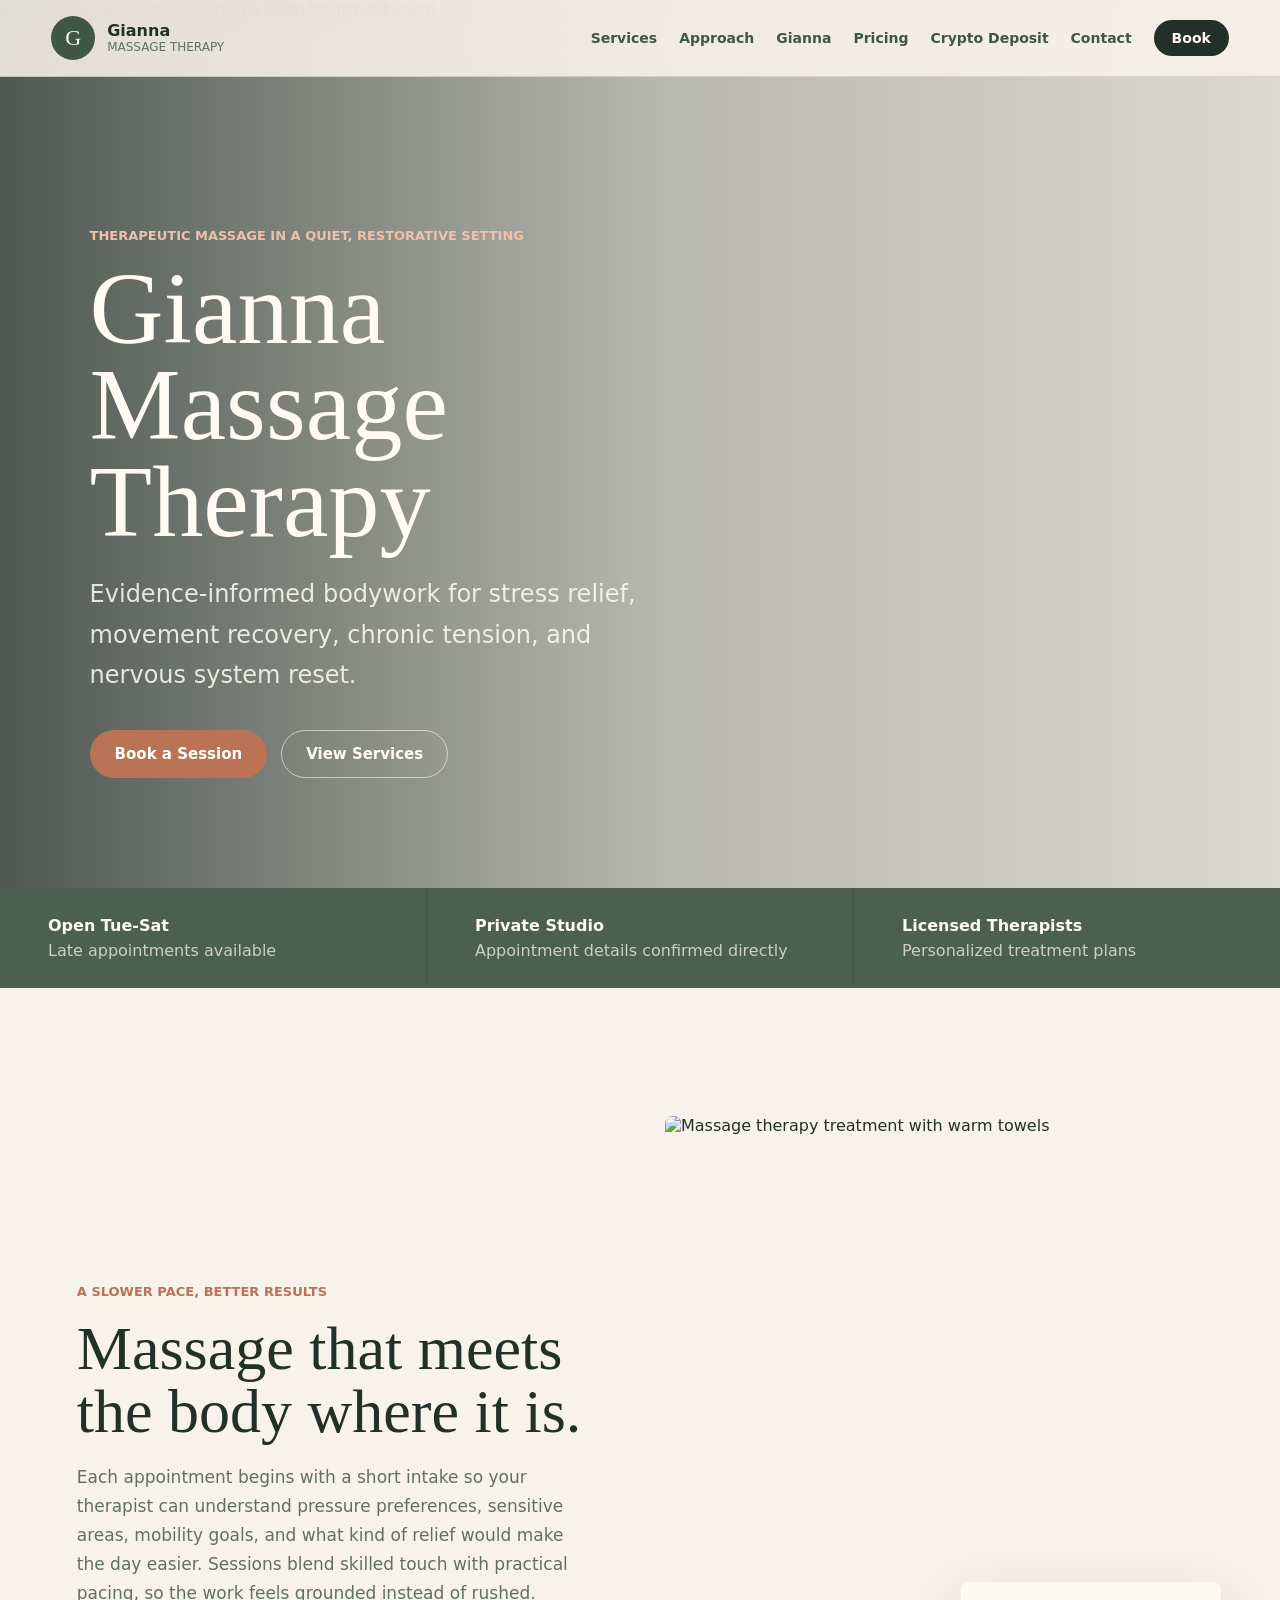
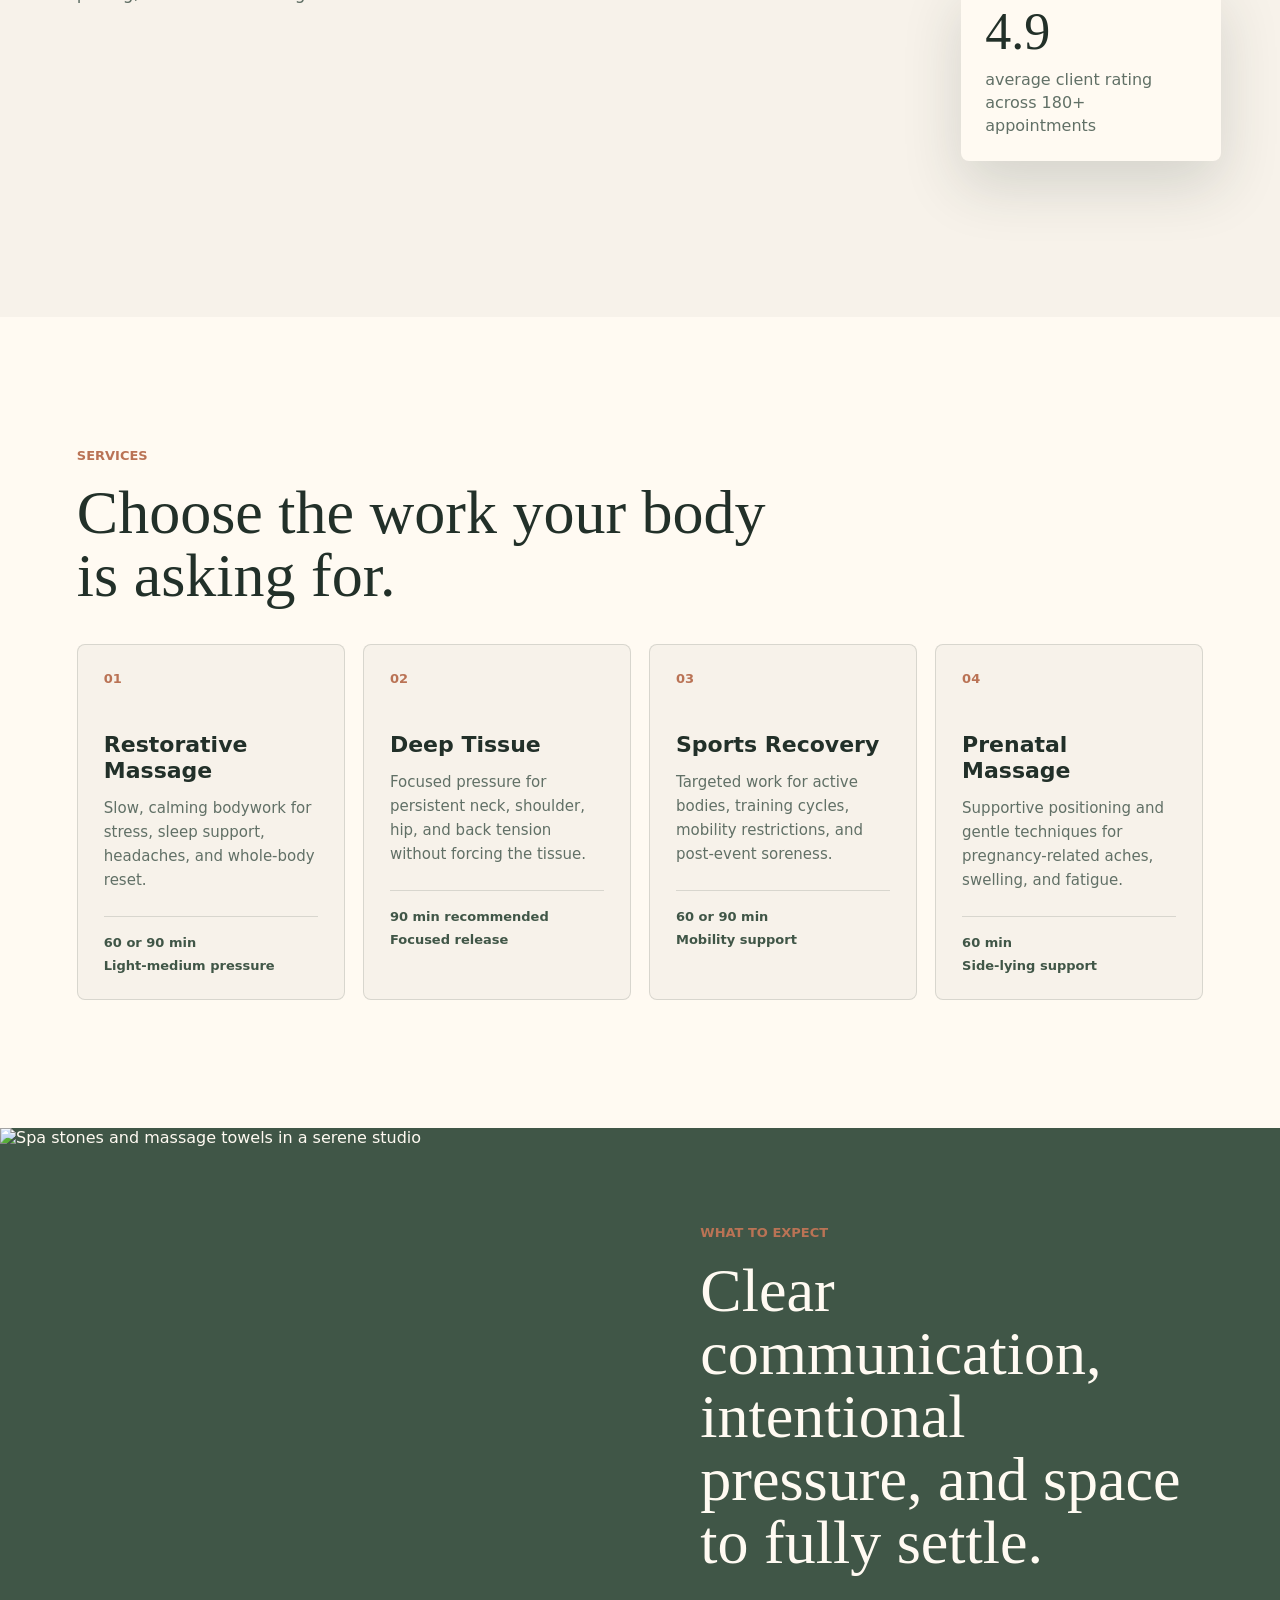
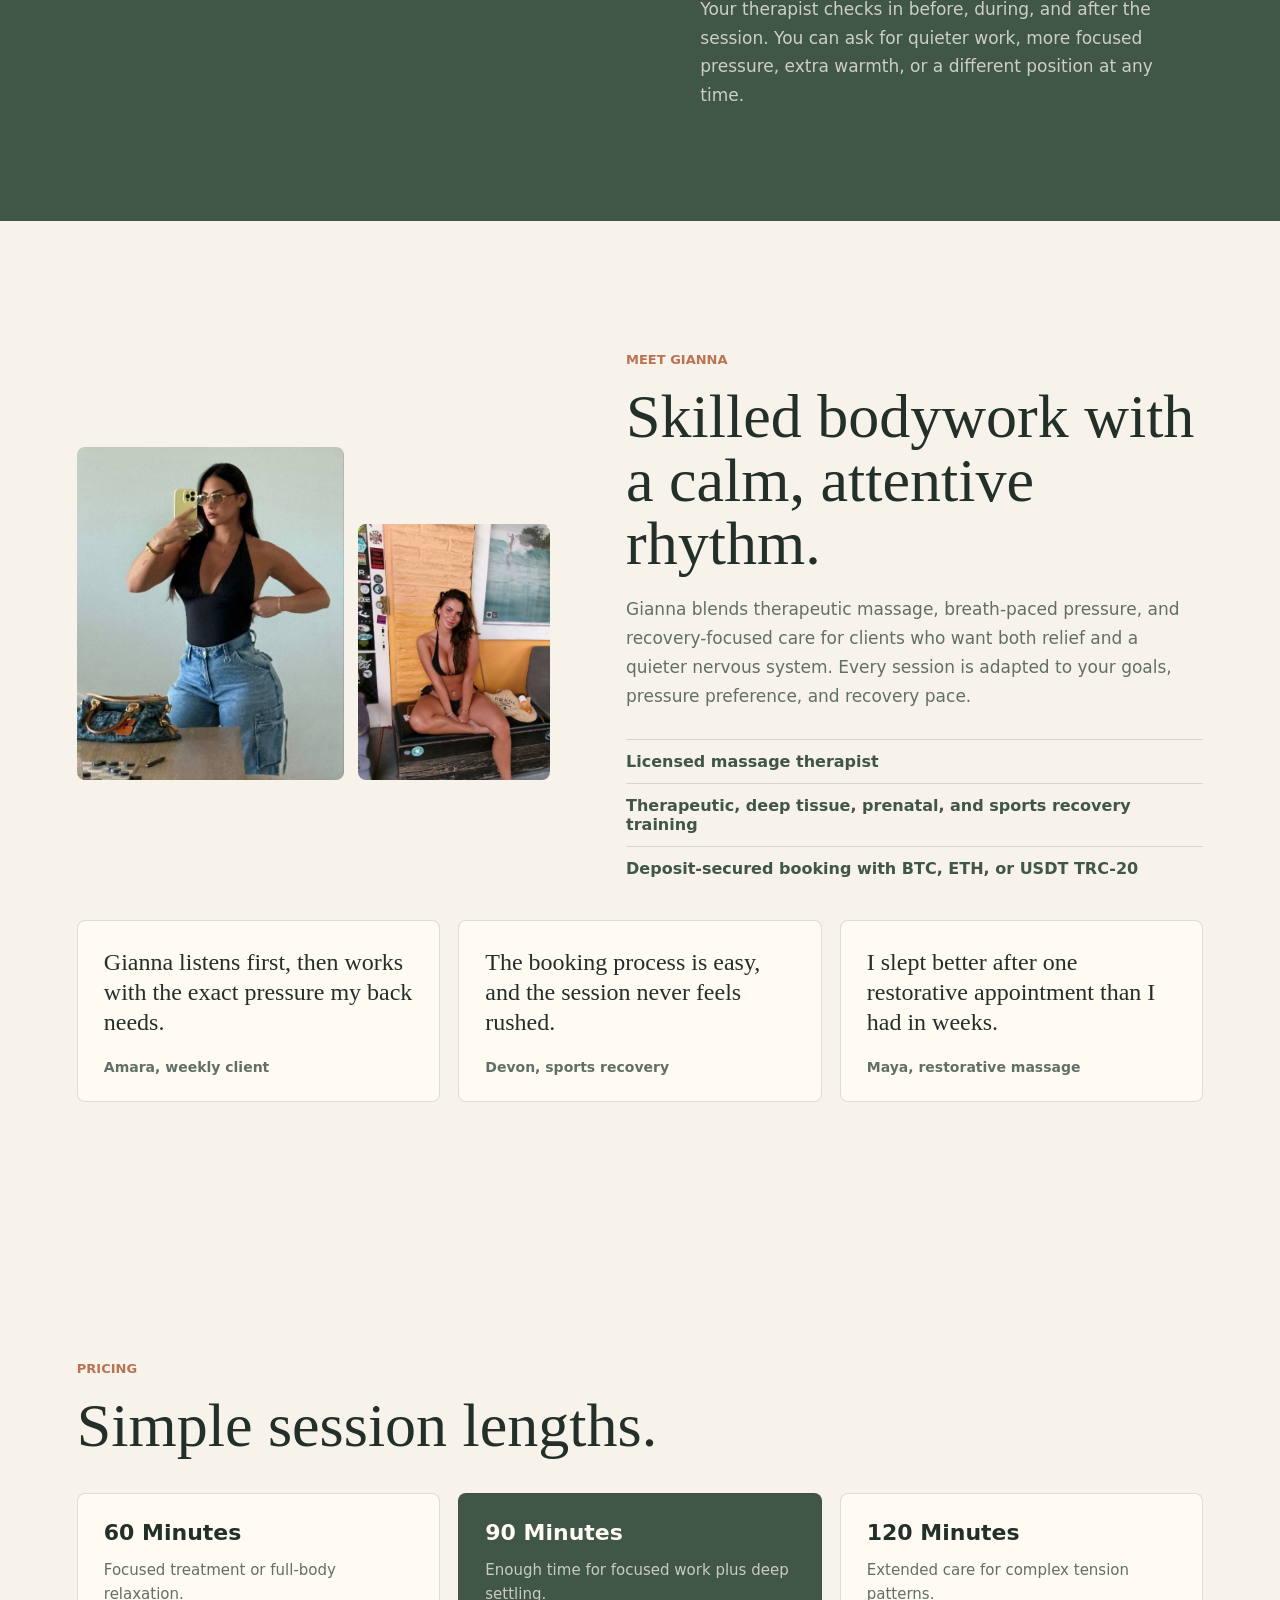
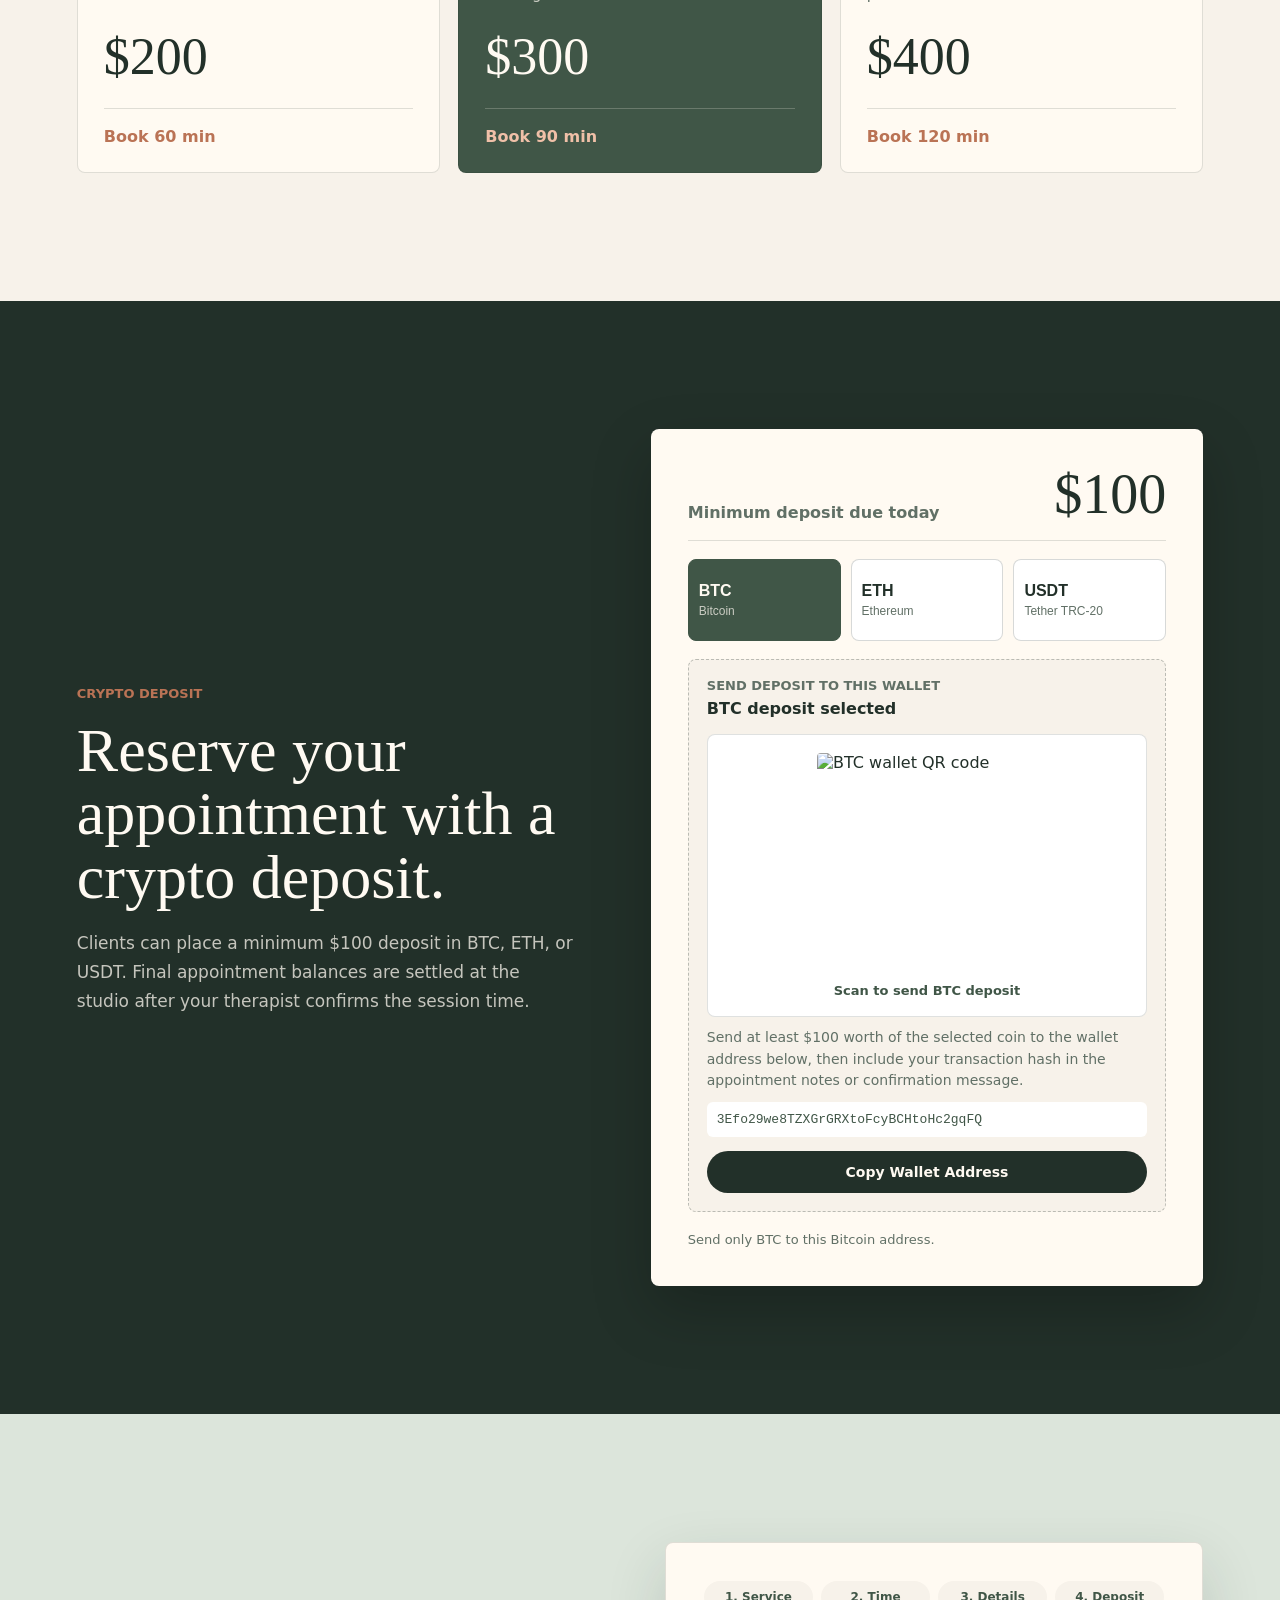
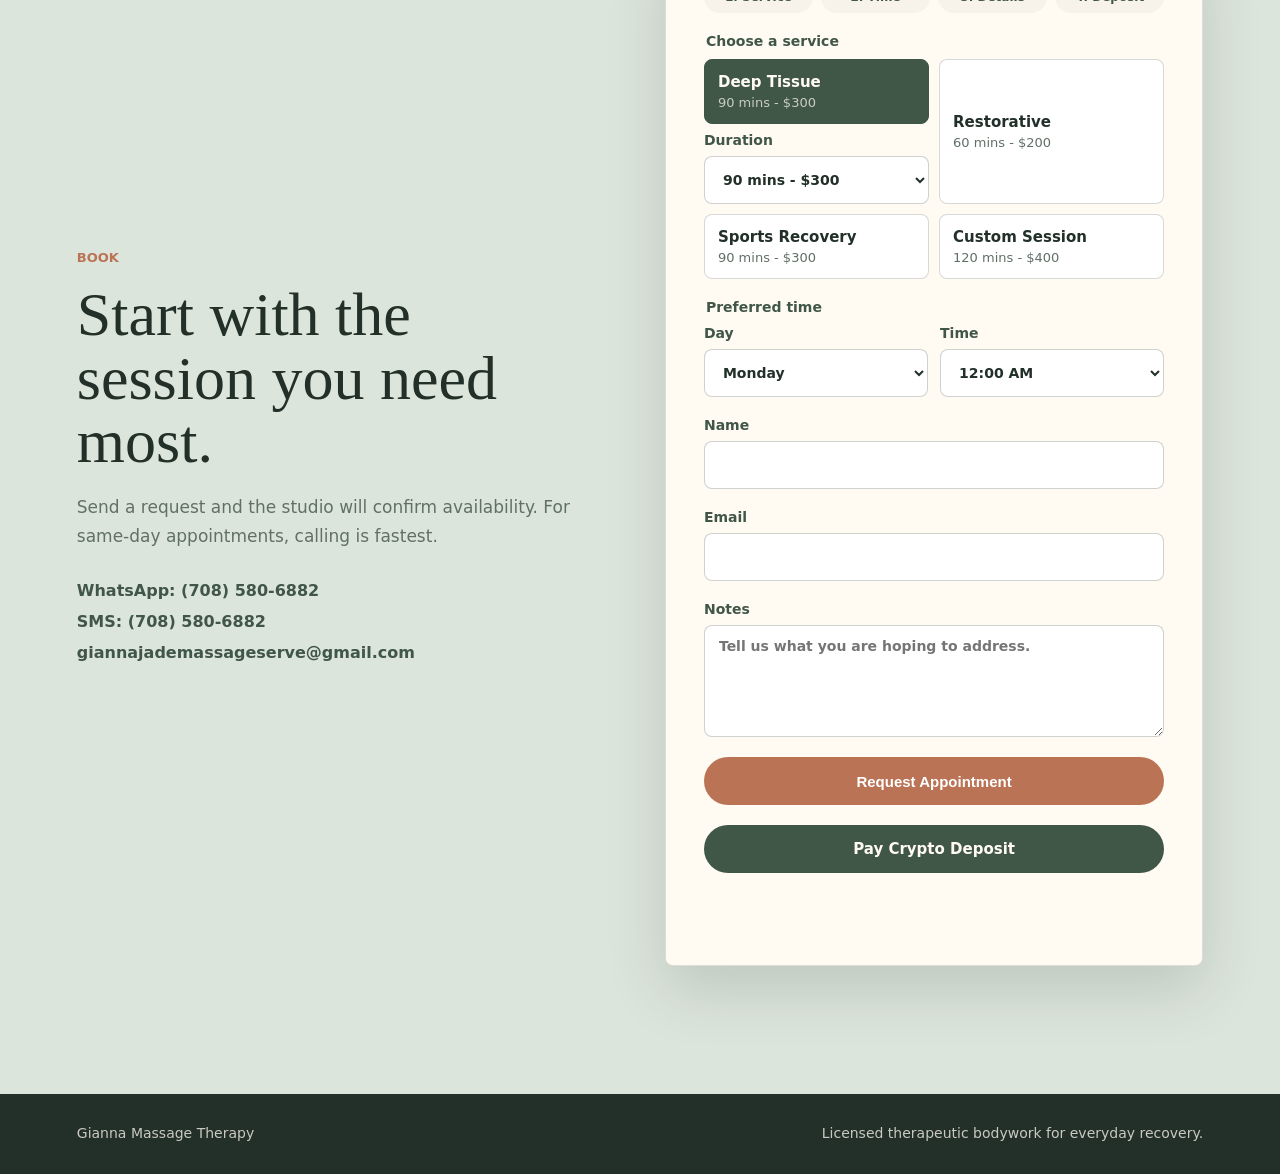
==== index.html @ b345694f "Update booking scheduler" ====
<!doctype html>
<html lang="en">
  <head>
    <meta charset="utf-8" />
    <meta name="viewport" content="width=device-width, initial-scale=1" />
    <title>Gianna Massage Therapy</title>
    <meta
      name="description"
      content="A calm, professional massage therapy website for therapeutic bodywork, deep tissue, prenatal, and restorative massage appointments."
    />
    <link rel="preconnect" href="https://images.unsplash.com" />
    <link rel="stylesheet" href="styles.css" />
  </head>
  <body>
    <header class="site-header" data-header>
      <a class="brand" href="#top" aria-label="Gianna Massage Therapy home">
        <span class="brand-mark">G</span>
        <span>
          <strong>Gianna</strong>
          <small>Massage Therapy</small>
        </span>
      </a>
      <button class="nav-toggle" type="button" aria-label="Open menu" aria-expanded="false" data-nav-toggle>
        <span></span>
        <span></span>
      </button>
      <nav class="site-nav" data-nav>
        <a href="#services">Services</a>
        <a href="#approach">Approach</a>
        <a href="#profile">Gianna</a>
        <a href="#pricing">Pricing</a>
        <a href="#crypto-deposit">Crypto Deposit</a>
        <a href="#contact">Contact</a>
        <a class="nav-cta" href="#book">Book</a>
      </nav>
    </header>

    <main id="top">
      <section class="hero" aria-labelledby="hero-title">
        <img
          class="hero-image"
          src="https://images.unsplash.com/photo-1544161515-4ab6ce6db874?auto=format&fit=crop&w=2200&q=82"
          alt="Massage therapist preparing a calm treatment room"
        />
        <div class="hero-overlay"></div>
        <div class="hero-content">
          <p class="eyebrow">Therapeutic massage in a quiet, restorative setting</p>
          <h1 id="hero-title">Gianna Massage Therapy</h1>
          <p class="hero-copy">
            Evidence-informed bodywork for stress relief, movement recovery, chronic tension, and nervous system reset.
          </p>
          <div class="hero-actions">
            <a class="button primary" href="#book">Book a Session</a>
            <a class="button secondary" href="#services">View Services</a>
          </div>
        </div>
      </section>

      <section class="quick-info" aria-label="Practice highlights">
        <div>
          <strong>Open Tue-Sat</strong>
          <span>Late appointments available</span>
        </div>
        <div>
          <strong>Private Studio</strong>
          <span>Appointment details confirmed directly</span>
        </div>
        <div>
          <strong>Licensed Therapists</strong>
          <span>Personalized treatment plans</span>
        </div>
      </section>

      <section class="section intro" id="approach">
        <div class="section-text">
          <p class="eyebrow">A slower pace, better results</p>
          <h2>Massage that meets the body where it is.</h2>
          <p>
            Each appointment begins with a short intake so your therapist can understand pressure preferences, sensitive areas,
            mobility goals, and what kind of relief would make the day easier. Sessions blend skilled touch with practical pacing,
            so the work feels grounded instead of rushed.
          </p>
        </div>
        <div class="photo-stack">
          <img
            src="https://images.unsplash.com/photo-1515377905703-c4788e51af15?auto=format&fit=crop&w=1200&q=82"
            alt="Massage therapy treatment with warm towels"
          />
          <div class="stat-panel">
            <strong>4.9</strong>
            <span>average client rating across 180+ appointments</span>
          </div>
        </div>
      </section>

      <section class="section services" id="services">
        <div class="section-heading">
          <p class="eyebrow">Services</p>
          <h2>Choose the work your body is asking for.</h2>
        </div>
        <div class="service-grid">
          <article class="service-card">
            <span class="service-icon">01</span>
            <h3>Restorative Massage</h3>
            <p>Slow, calming bodywork for stress, sleep support, headaches, and whole-body reset.</p>
            <div class="service-meta">
              <span>60 or 90 min</span>
              <span>Light-medium pressure</span>
            </div>
          </article>
          <article class="service-card">
            <span class="service-icon">02</span>
            <h3>Deep Tissue</h3>
            <p>Focused pressure for persistent neck, shoulder, hip, and back tension without forcing the tissue.</p>
            <div class="service-meta">
              <span>90 min recommended</span>
              <span>Focused release</span>
            </div>
          </article>
          <article class="service-card">
            <span class="service-icon">03</span>
            <h3>Sports Recovery</h3>
            <p>Targeted work for active bodies, training cycles, mobility restrictions, and post-event soreness.</p>
            <div class="service-meta">
              <span>60 or 90 min</span>
              <span>Mobility support</span>
            </div>
          </article>
          <article class="service-card">
            <span class="service-icon">04</span>
            <h3>Prenatal Massage</h3>
            <p>Supportive positioning and gentle techniques for pregnancy-related aches, swelling, and fatigue.</p>
            <div class="service-meta">
              <span>60 min</span>
              <span>Side-lying support</span>
            </div>
          </article>
        </div>
      </section>

      <section class="feature-band">
        <img
          src="https://images.unsplash.com/photo-1600334089648-b0d9d3028eb2?auto=format&fit=crop&w=1800&q=82"
          alt="Spa stones and massage towels in a serene studio"
        />
        <div>
          <p class="eyebrow">What to expect</p>
          <h2>Clear communication, intentional pressure, and space to fully settle.</h2>
          <p>
            Your therapist checks in before, during, and after the session. You can ask for quieter work, more focused pressure,
            extra warmth, or a different position at any time.
          </p>
        </div>
      </section>

      <section class="section profile-section" id="profile">
        <div class="profile-card">
          <div class="profile-photo-grid">
            <img class="profile-photo main-photo" src="assets/gianna-profile-2.png" alt="Gianna portrait" />
            <img class="profile-photo" src="assets/gianna-profile.png" alt="Gianna lifestyle portrait" />
          </div>
          <div>
            <p class="eyebrow">Meet Gianna</p>
            <h2>Skilled bodywork with a calm, attentive rhythm.</h2>
            <p>
              Gianna blends therapeutic massage, breath-paced pressure, and recovery-focused care for clients who want both
              relief and a quieter nervous system. Every session is adapted to your goals, pressure preference, and recovery pace.
            </p>
            <ul class="credential-list">
              <li>Licensed massage therapist</li>
              <li>Therapeutic, deep tissue, prenatal, and sports recovery training</li>
              <li>Deposit-secured booking with BTC, ETH, or USDT TRC-20</li>
            </ul>
          </div>
        </div>
        <div class="testimonial-grid" aria-label="Client testimonials">
          <figure>
            <blockquote>Gianna listens first, then works with the exact pressure my back needs.</blockquote>
            <figcaption>Amara, weekly client</figcaption>
          </figure>
          <figure>
            <blockquote>The booking process is easy, and the session never feels rushed.</blockquote>
            <figcaption>Devon, sports recovery</figcaption>
          </figure>
          <figure>
            <blockquote>I slept better after one restorative appointment than I had in weeks.</blockquote>
            <figcaption>Maya, restorative massage</figcaption>
          </figure>
        </div>
      </section>

      <section class="section pricing" id="pricing">
        <div class="section-heading">
          <p class="eyebrow">Pricing</p>
          <h2>Simple session lengths.</h2>
        </div>
        <div class="pricing-grid">
          <article class="price-card">
            <h3>60 Minutes</h3>
            <p>Focused treatment or full-body relaxation.</p>
            <strong>$200</strong>
            <a href="#book">Book 60 min</a>
          </article>
          <article class="price-card featured">
            <h3>90 Minutes</h3>
            <p>Enough time for focused work plus deep settling.</p>
            <strong>$300</strong>
            <a href="#book">Book 90 min</a>
          </article>
          <article class="price-card">
            <h3>120 Minutes</h3>
            <p>Extended care for complex tension patterns.</p>
            <strong>$400</strong>
            <a href="#book">Book 120 min</a>
          </article>
        </div>
      </section>

      <section class="section crypto-section" id="crypto-deposit">
        <div class="crypto-copy">
          <p class="eyebrow">Crypto deposit</p>
          <h2>Reserve your appointment with a crypto deposit.</h2>
          <p>
            Clients can place a minimum $100 deposit in BTC, ETH, or USDT. Final appointment balances are settled at the studio
            after your therapist confirms the session time.
          </p>
        </div>
        <div class="crypto-panel">
          <div class="deposit-summary">
            <span>Minimum deposit due today</span>
            <strong>$100</strong>
          </div>
          <div class="coin-grid" aria-label="Accepted cryptocurrency options">
            <button class="coin-option is-selected" type="button" data-coin="BTC">
              <span>BTC</span>
              <small>Bitcoin</small>
            </button>
            <button class="coin-option" type="button" data-coin="ETH">
              <span>ETH</span>
              <small>Ethereum</small>
            </button>
            <button class="coin-option" type="button" data-coin="USDT">
              <span>USDT</span>
              <small>Tether TRC-20</small>
            </button>
          </div>
          <div class="crypto-checkout is-visible" data-crypto-checkout>
            <span>Send deposit to this wallet</span>
            <strong data-crypto-selection>BTC deposit selected</strong>
            <div class="qr-wrap">
              <img
                data-qr-image
                src="https://api.qrserver.com/v1/create-qr-code/?size=220x220&margin=12&data=bitcoin%3A3Efo29we8TZXGrGRXtoFcyBCHtoHc2gqFQ"
                alt="BTC wallet QR code"
              />
              <small data-qr-caption>Scan to send BTC deposit</small>
            </div>
            <p>
              Send at least $100 worth of the selected coin to the wallet address below, then include your transaction hash in
              the appointment notes or confirmation message.
            </p>
            <code data-wallet-address>3Efo29we8TZXGrGRXtoFcyBCHtoHc2gqFQ</code>
            <button class="copy-wallet" type="button" data-copy-wallet>Copy Wallet Address</button>
          </div>
          <p class="wallet-note" data-network-warning>
            Send only the selected coin on the shown network. USDT deposits must be sent on TRC-20.
          </p>
        </div>
      </section>

      <section class="section book-section" id="book">
        <div class="book-copy">
          <p class="eyebrow">Book</p>
          <h2>Start with the session you need most.</h2>
          <p>
            Send a request and the studio will confirm availability. For same-day appointments, calling is fastest.
          </p>
          <div class="contact-strip" id="contact">
            <a href="https://wa.me/17085806882">WhatsApp: (708) 580-6882</a>
            <a href="sms:+17085806882">SMS: (708) 580-6882</a>
            <a href="mailto:giannajademassageserve@gmail.com">giannajademassageserve@gmail.com</a>
          </div>
        </div>
        <form class="booking-form guided-booking" data-booking-form>
          <div class="booking-progress" aria-label="Booking steps">
            <span>1. Service</span>
            <span>2. Time</span>
            <span>3. Details</span>
            <span>4. Deposit</span>
          </div>
          <fieldset>
            <legend>Choose a service</legend>
            <div class="booking-options">
              <article class="booking-choice-card is-selected" data-service-card>
                <button class="booking-choice is-selected" type="button" data-booking-service="Deep Tissue">
                  <strong>Deep Tissue</strong>
                  <span data-choice-summary>90 mins - $300</span>
                </button>
                <label class="duration-panel is-visible">
                  Duration
                  <select data-duration-select>
                    <option value="60">60 mins - $200</option>
                    <option value="90" selected>90 mins - $300</option>
                    <option value="120">120 mins - $400</option>
                  </select>
                </label>
              </article>
              <article class="booking-choice-card" data-service-card>
                <button class="booking-choice" type="button" data-booking-service="Restorative">
                  <strong>Restorative</strong>
                  <span data-choice-summary>60 mins - $200</span>
                </button>
                <label class="duration-panel">
                  Duration
                  <select data-duration-select>
                    <option value="60" selected>60 mins - $200</option>
                    <option value="90">90 mins - $300</option>
                    <option value="120">120 mins - $400</option>
                  </select>
                </label>
              </article>
              <article class="booking-choice-card" data-service-card>
                <button class="booking-choice" type="button" data-booking-service="Sports Recovery">
                  <strong>Sports Recovery</strong>
                  <span data-choice-summary>90 mins - $300</span>
                </button>
                <label class="duration-panel">
                  Duration
                  <select data-duration-select>
                    <option value="60">60 mins - $200</option>
                    <option value="90" selected>90 mins - $300</option>
                    <option value="120">120 mins - $400</option>
                  </select>
                </label>
              </article>
              <article class="booking-choice-card" data-service-card>
                <button class="booking-choice" type="button" data-booking-service="Custom Session">
                  <strong>Custom Session</strong>
                  <span data-choice-summary>120 mins - $400</span>
                </button>
                <label class="duration-panel">
                  Duration
                  <select data-duration-select>
                    <option value="60">60 mins - $200</option>
                    <option value="90">90 mins - $300</option>
                    <option value="120" selected>120 mins - $400</option>
                  </select>
                </label>
              </article>
            </div>
          </fieldset>
          <fieldset>
            <legend>Preferred time</legend>
            <div class="schedule-grid">
              <label>
                Day
                <select data-day-select>
                  <option value="Monday" selected>Monday</option>
                  <option value="Tuesday">Tuesday</option>
                  <option value="Wednesday">Wednesday</option>
                  <option value="Thursday">Thursday</option>
                  <option value="Friday">Friday</option>
                  <option value="Saturday">Saturday</option>
                </select>
              </label>
              <label>
                Time
                <select data-time-select></select>
              </label>
            </div>
          </fieldset>
          <label>
            Name
            <input name="name" autocomplete="name" required />
          </label>
          <label>
            Email
            <input type="email" name="email" autocomplete="email" required />
          </label>
          <label>
            Notes
            <textarea name="notes" rows="4" placeholder="Tell us what you are hoping to address."></textarea>
          </label>
          <input type="hidden" name="session" value="Deep Tissue - 90 mins - $300" data-selected-service />
          <input type="hidden" name="time" value="Monday at 12:00 AM" data-selected-time />
          <button class="button primary" type="submit">Request Appointment</button>
          <a class="button crypto-form-link" href="#crypto-deposit">Pay Crypto Deposit</a>
          <p class="form-status" role="status" data-form-status></p>
          <div class="booking-confirmation" data-booking-confirmation>
            <strong>Appointment request created</strong>
            <span data-confirmation-detail></span>
            <small>Reservation is pending until the $100 crypto deposit is received.</small>
          </div>
        </form>
      </section>
    </main>

    <footer class="site-footer">
      <p>Gianna Massage Therapy</p>
      <p>Licensed therapeutic bodywork for everyday recovery.</p>
    </footer>

    <script src="script.js"></script>
  </body>
</html>
---- styles.css ----
:root {
  --ink: #223029;
  --muted: #617066;
  --paper: #f7f2ea;
  --surface: #fffaf2;
  --sage: #6d826f;
  --sage-dark: #405647;
  --clay: #ba7355;
  --mist: #dce5db;
  --line: rgba(34, 48, 41, 0.14);
  --shadow: 0 24px 60px rgba(34, 48, 41, 0.16);
  font-family: Inter, ui-sans-serif, system-ui, -apple-system, BlinkMacSystemFont, "Segoe UI", sans-serif;
}

* {
  box-sizing: border-box;
}

html {
  scroll-behavior: smooth;
}

body {
  margin: 0;
  background: var(--paper);
  color: var(--ink);
}

img {
  display: block;
  max-width: 100%;
}

a {
  color: inherit;
  text-decoration: none;
}

.site-header {
  align-items: center;
  background: rgba(247, 242, 234, 0.88);
  backdrop-filter: blur(18px);
  border-bottom: 1px solid var(--line);
  display: flex;
  justify-content: space-between;
  left: 0;
  padding: 16px clamp(18px, 4vw, 56px);
  position: fixed;
  right: 0;
  top: 0;
  z-index: 20;
}

.brand {
  align-items: center;
  display: inline-flex;
  gap: 12px;
  min-width: 190px;
}

.brand-mark {
  align-items: center;
  background: var(--sage-dark);
  border-radius: 50%;
  color: var(--surface);
  display: inline-flex;
  font-family: Georgia, serif;
  font-size: 22px;
  height: 44px;
  justify-content: center;
  width: 44px;
}

.brand strong,
.brand small {
  display: block;
  line-height: 1.1;
}

.brand small {
  color: var(--muted);
  font-size: 12px;
  margin-top: 2px;
  text-transform: uppercase;
}

.site-nav {
  align-items: center;
  display: flex;
  gap: 22px;
  font-size: 14px;
}

.site-nav a {
  color: var(--sage-dark);
  font-weight: 650;
}

.nav-cta {
  background: var(--ink);
  border-radius: 999px;
  color: var(--surface) !important;
  padding: 10px 18px;
}

.nav-toggle {
  background: transparent;
  border: 0;
  display: none;
  height: 42px;
  position: relative;
  width: 42px;
}

.nav-toggle span {
  background: var(--ink);
  display: block;
  height: 2px;
  margin: 7px auto;
  width: 24px;
}

.hero {
  min-height: 92vh;
  overflow: hidden;
  position: relative;
}

.hero-image,
.hero-overlay {
  height: 100%;
  inset: 0;
  position: absolute;
  width: 100%;
}

.hero-image {
  object-fit: cover;
}

.hero-overlay {
  background: linear-gradient(90deg, rgba(20, 34, 28, 0.74), rgba(20, 34, 28, 0.28) 52%, rgba(20, 34, 28, 0.12));
}

.hero-content {
  color: var(--surface);
  max-width: 760px;
  padding: 25vh clamp(20px, 7vw, 96px) 110px;
  position: relative;
  z-index: 2;
}

.eyebrow {
  color: var(--clay);
  font-size: 13px;
  font-weight: 800;
  letter-spacing: 0;
  margin: 0 0 14px;
  text-transform: uppercase;
}

.hero .eyebrow {
  color: #f0c0a8;
}

h1,
h2,
h3,
p {
  margin-top: 0;
}

h1 {
  font-family: Georgia, "Times New Roman", serif;
  font-size: clamp(54px, 8vw, 104px);
  font-weight: 500;
  line-height: 0.94;
  margin-bottom: 24px;
  max-width: 820px;
}

h2 {
  font-family: Georgia, "Times New Roman", serif;
  font-size: clamp(34px, 5vw, 62px);
  font-weight: 500;
  line-height: 1.02;
  margin-bottom: 20px;
}

h3 {
  font-size: 22px;
  line-height: 1.2;
  margin-bottom: 12px;
}

p {
  color: var(--muted);
  font-size: 17px;
  line-height: 1.7;
}

.hero-copy {
  color: rgba(255, 250, 242, 0.86);
  font-size: clamp(18px, 2.2vw, 24px);
  max-width: 640px;
}

.hero-actions {
  display: flex;
  flex-wrap: wrap;
  gap: 14px;
  margin-top: 34px;
}

.button {
  align-items: center;
  border: 1px solid transparent;
  border-radius: 999px;
  cursor: pointer;
  display: inline-flex;
  font-size: 15px;
  font-weight: 800;
  justify-content: center;
  min-height: 48px;
  padding: 13px 24px;
}

.button.primary {
  background: var(--clay);
  color: white;
}

.button.secondary {
  border-color: rgba(255, 250, 242, 0.6);
  color: var(--surface);
}

.quick-info {
  background: var(--sage-dark);
  color: var(--surface);
  display: grid;
  gap: 1px;
  grid-template-columns: repeat(3, 1fr);
}

.quick-info div {
  background: rgba(255, 250, 242, 0.06);
  padding: 28px clamp(20px, 4vw, 48px);
}

.quick-info strong,
.quick-info span {
  display: block;
}

.quick-info span {
  color: rgba(255, 250, 242, 0.72);
  margin-top: 6px;
}

.section {
  padding: clamp(72px, 10vw, 130px) clamp(20px, 6vw, 88px);
}

.intro,
.book-section {
  align-items: center;
  display: grid;
  gap: clamp(34px, 6vw, 80px);
  grid-template-columns: minmax(0, 0.95fr) minmax(320px, 1fr);
}

.section-text {
  max-width: 650px;
}

.photo-stack {
  position: relative;
}

.photo-stack img {
  aspect-ratio: 4 / 5;
  border-radius: 8px;
  object-fit: cover;
  width: 100%;
}

.stat-panel {
  background: var(--surface);
  border-radius: 8px;
  bottom: 28px;
  box-shadow: var(--shadow);
  max-width: 260px;
  padding: 24px;
  position: absolute;
  right: -18px;
}

.stat-panel strong {
  display: block;
  font-family: Georgia, serif;
  font-size: 52px;
  font-weight: 500;
  line-height: 1;
}

.stat-panel span {
  color: var(--muted);
  display: block;
  line-height: 1.45;
  margin-top: 10px;
}

.services {
  background: var(--surface);
}

.section-heading {
  margin-bottom: 36px;
  max-width: 720px;
}

.service-grid,
.pricing-grid {
  display: grid;
  gap: 18px;
  grid-template-columns: repeat(4, minmax(0, 1fr));
}

.service-card,
.price-card {
  background: var(--paper);
  border: 1px solid var(--line);
  border-radius: 8px;
  padding: 26px;
}

.service-icon {
  color: var(--clay);
  display: block;
  font-size: 13px;
  font-weight: 900;
  margin-bottom: 46px;
}

.service-card p,
.price-card p {
  font-size: 15px;
  line-height: 1.6;
}

.service-meta {
  border-top: 1px solid var(--line);
  display: grid;
  gap: 8px;
  margin-top: 24px;
  padding-top: 18px;
}

.service-meta span {
  color: var(--sage-dark);
  font-size: 13px;
  font-weight: 850;
}

.feature-band {
  align-items: stretch;
  background: var(--sage-dark);
  color: var(--surface);
  display: grid;
  grid-template-columns: minmax(280px, 0.9fr) minmax(0, 1fr);
}

.feature-band img {
  height: 100%;
  min-height: 430px;
  object-fit: cover;
  width: 100%;
}

.feature-band div {
  align-self: center;
  padding: clamp(44px, 8vw, 94px);
}

.feature-band h2 {
  max-width: 760px;
}

.feature-band p:not(.eyebrow) {
  color: rgba(255, 250, 242, 0.74);
  max-width: 660px;
}

.profile-section {
  background: var(--paper);
}

.profile-card {
  align-items: center;
  display: grid;
  gap: clamp(34px, 6vw, 76px);
  grid-template-columns: minmax(280px, 0.82fr) minmax(0, 1fr);
}

.profile-photo-grid {
  display: grid;
  gap: 14px;
  grid-template-columns: 1fr 0.72fr;
}

.profile-card img,
.profile-photo-placeholder {
  aspect-ratio: 4 / 5;
  border-radius: 8px;
  object-fit: cover;
  width: 100%;
}

.profile-photo-grid .main-photo {
  align-self: stretch;
  height: 100%;
}

.profile-photo-grid img:not(.main-photo) {
  align-self: end;
  aspect-ratio: 3 / 4;
}

.profile-photo-placeholder {
  align-items: center;
  background:
    linear-gradient(135deg, rgba(109, 130, 111, 0.95), rgba(186, 115, 85, 0.82)),
    var(--sage-dark);
  display: flex;
  justify-content: center;
}

.profile-photo-placeholder span {
  align-items: center;
  border: 1px solid rgba(255, 250, 242, 0.7);
  border-radius: 50%;
  color: var(--surface);
  display: inline-flex;
  font-family: Georgia, serif;
  font-size: clamp(84px, 13vw, 150px);
  height: min(46vw, 220px);
  justify-content: center;
  width: min(46vw, 220px);
}

.credential-list {
  display: grid;
  gap: 12px;
  list-style: none;
  margin: 28px 0 0;
  padding: 0;
}

.credential-list li {
  border-top: 1px solid var(--line);
  color: var(--sage-dark);
  font-weight: 850;
  padding-top: 12px;
}

.testimonial-grid {
  display: grid;
  gap: 18px;
  grid-template-columns: repeat(3, minmax(0, 1fr));
  margin-top: 42px;
}

.testimonial-grid figure {
  background: var(--surface);
  border: 1px solid var(--line);
  border-radius: 8px;
  margin: 0;
  padding: 26px;
}

.testimonial-grid blockquote {
  color: var(--ink);
  font-family: Georgia, serif;
  font-size: 24px;
  line-height: 1.25;
  margin: 0 0 22px;
}

.testimonial-grid figcaption {
  color: var(--muted);
  font-size: 14px;
  font-weight: 850;
}

.pricing-grid {
  grid-template-columns: repeat(3, minmax(0, 1fr));
}

.price-card {
  background: var(--surface);
  display: flex;
  flex-direction: column;
  min-height: 280px;
}

.price-card.featured {
  background: var(--sage-dark);
  color: var(--surface);
}

.price-card.featured p {
  color: rgba(255, 250, 242, 0.72);
}

.price-card strong {
  display: block;
  font-family: Georgia, serif;
  font-size: 52px;
  font-weight: 500;
  margin: auto 0 22px;
}

.price-card a {
  border-top: 1px solid var(--line);
  color: var(--clay);
  font-weight: 850;
  padding-top: 18px;
}

.price-card.featured a {
  border-color: rgba(255, 250, 242, 0.22);
  color: #f0c0a8;
}

.crypto-section {
  align-items: center;
  background: var(--ink);
  color: var(--surface);
  display: grid;
  gap: clamp(34px, 6vw, 80px);
  grid-template-columns: minmax(0, 0.9fr) minmax(320px, 1fr);
}

.crypto-copy {
  max-width: 700px;
}

.crypto-copy p:not(.eyebrow) {
  color: rgba(255, 250, 242, 0.74);
}

.crypto-panel {
  background: var(--surface);
  border: 1px solid rgba(255, 250, 242, 0.2);
  border-radius: 8px;
  box-shadow: 0 24px 60px rgba(0, 0, 0, 0.22);
  color: var(--ink);
  display: grid;
  gap: 18px;
  padding: clamp(22px, 4vw, 36px);
}

.deposit-summary {
  align-items: end;
  border-bottom: 1px solid var(--line);
  display: flex;
  justify-content: space-between;
  padding-bottom: 18px;
}

.deposit-summary span {
  color: var(--muted);
  font-weight: 800;
}

.deposit-summary strong {
  font-family: Georgia, serif;
  font-size: 56px;
  font-weight: 500;
  line-height: 1;
}

.coin-grid {
  display: grid;
  gap: 10px;
  grid-template-columns: repeat(3, minmax(0, 1fr));
}

.coin-option {
  background: white;
  border: 1px solid rgba(34, 48, 41, 0.18);
  border-radius: 8px;
  color: var(--ink);
  cursor: pointer;
  min-height: 82px;
  padding: 13px 10px;
  text-align: left;
}

.coin-option span,
.coin-option small {
  display: block;
}

.coin-option span {
  font-size: 16px;
  font-weight: 900;
}

.coin-option small {
  color: var(--muted);
  font-size: 12px;
  margin-top: 4px;
}

.coin-option.is-selected {
  background: var(--sage-dark);
  border-color: var(--sage-dark);
  color: var(--surface);
}

.coin-option.is-selected small {
  color: rgba(255, 250, 242, 0.72);
}

.crypto-button {
  width: 100%;
}

.crypto-checkout {
  background: var(--paper);
  border: 1px dashed rgba(34, 48, 41, 0.28);
  border-radius: 8px;
  display: none;
  padding: 18px;
}

.crypto-checkout.is-visible {
  display: block;
}

.crypto-checkout span,
.crypto-checkout strong,
.crypto-checkout code {
  display: block;
}

.crypto-checkout span {
  color: var(--muted);
  font-size: 13px;
  font-weight: 850;
  text-transform: uppercase;
}

.crypto-checkout strong {
  margin-top: 6px;
}

.qr-wrap {
  align-items: center;
  background: white;
  border: 1px solid var(--line);
  border-radius: 8px;
  display: grid;
  gap: 10px;
  justify-items: center;
  margin-top: 16px;
  padding: 18px;
}

.qr-wrap img {
  aspect-ratio: 1;
  border-radius: 4px;
  height: auto;
  width: min(220px, 100%);
}

.qr-wrap small {
  color: var(--sage-dark);
  font-size: 13px;
  font-weight: 850;
}

.crypto-checkout p {
  font-size: 14px;
  line-height: 1.55;
  margin: 10px 0;
}

.crypto-checkout code {
  background: white;
  border-radius: 6px;
  color: var(--sage-dark);
  font-size: 13px;
  overflow-wrap: anywhere;
  padding: 10px;
}

.copy-wallet {
  background: var(--ink);
  border: 0;
  border-radius: 999px;
  color: var(--surface);
  cursor: pointer;
  font: inherit;
  font-size: 14px;
  font-weight: 850;
  margin-top: 14px;
  min-height: 42px;
  padding: 10px 16px;
  width: 100%;
}

.wallet-note {
  color: var(--muted);
  font-size: 13px;
  line-height: 1.5;
  margin: 0;
}

.book-section {
  background: var(--mist);
}

.contact-strip {
  display: grid;
  gap: 12px;
  margin-top: 30px;
}

.contact-strip a,
.contact-strip span {
  color: var(--sage-dark);
  font-weight: 800;
}

.booking-form {
  background: var(--surface);
  border: 1px solid var(--line);
  border-radius: 8px;
  box-shadow: var(--shadow);
  display: grid;
  gap: 18px;
  padding: clamp(22px, 4vw, 38px);
}

.guided-booking {
  gap: 20px;
}

.booking-progress {
  display: grid;
  gap: 8px;
  grid-template-columns: repeat(4, minmax(0, 1fr));
}

.booking-progress span {
  background: var(--paper);
  border-radius: 999px;
  color: var(--sage-dark);
  font-size: 12px;
  font-weight: 900;
  padding: 9px 10px;
  text-align: center;
}

fieldset {
  border: 0;
  margin: 0;
  padding: 0;
}

legend {
  color: var(--sage-dark);
  font-size: 14px;
  font-weight: 850;
  margin-bottom: 10px;
}

.booking-options {
  display: grid;
  gap: 10px;
  grid-template-columns: repeat(2, minmax(0, 1fr));
}

.booking-choice-card {
  display: grid;
  gap: 10px;
}

.booking-choice,
.time-choice {
  background: white;
  border: 1px solid rgba(34, 48, 41, 0.18);
  border-radius: 8px;
  color: var(--ink);
  cursor: pointer;
  font: inherit;
  padding: 13px;
  text-align: left;
  width: 100%;
}

.booking-choice strong,
.booking-choice span {
  display: block;
}

.booking-choice strong {
  font-size: 15px;
}

.booking-choice span {
  color: var(--muted);
  font-size: 13px;
  margin-top: 4px;
}

.booking-choice.is-selected,
.time-choice.is-selected {
  background: var(--sage-dark);
  border-color: var(--sage-dark);
  color: var(--surface);
}

.booking-choice.is-selected span {
  color: rgba(255, 250, 242, 0.72);
}

.duration-panel {
  display: none;
  margin-top: -2px;
}

.duration-panel.is-visible {
  display: grid;
}

.time-options {
  display: grid;
  gap: 10px;
  grid-template-columns: repeat(3, minmax(0, 1fr));
}

.time-choice {
  font-size: 14px;
  font-weight: 850;
  min-height: 48px;
  text-align: center;
}

.schedule-grid {
  display: grid;
  gap: 12px;
  grid-template-columns: repeat(2, minmax(0, 1fr));
}

label {
  color: var(--sage-dark);
  display: grid;
  font-size: 14px;
  font-weight: 850;
  gap: 8px;
}

input,
select,
textarea {
  background: white;
  border: 1px solid rgba(34, 48, 41, 0.22);
  border-radius: 8px;
  color: var(--ink);
  font: inherit;
  min-height: 48px;
  padding: 12px 14px;
  width: 100%;
}

textarea {
  min-height: 112px;
  resize: vertical;
}

.form-status {
  color: var(--sage-dark);
  font-size: 14px;
  font-weight: 800;
  min-height: 20px;
}

.booking-confirmation {
  background: var(--paper);
  border: 1px solid var(--line);
  border-radius: 8px;
  display: none;
  gap: 6px;
  padding: 16px;
}

.booking-confirmation.is-visible {
  display: grid;
}

.booking-confirmation strong,
.booking-confirmation span,
.booking-confirmation small {
  display: block;
}

.booking-confirmation span {
  color: var(--sage-dark);
  font-weight: 850;
}

.booking-confirmation small {
  color: var(--muted);
  line-height: 1.5;
}

.crypto-form-link {
  background: var(--sage-dark);
  color: var(--surface);
}

.site-footer {
  align-items: center;
  background: var(--ink);
  color: var(--surface);
  display: flex;
  justify-content: space-between;
  gap: 20px;
  padding: 28px clamp(20px, 6vw, 88px);
}

.site-footer p {
  color: rgba(255, 250, 242, 0.76);
  font-size: 14px;
  margin: 0;
}

@media (max-width: 940px) {
  .nav-toggle {
    display: block;
  }

  .site-nav {
    background: var(--surface);
    border: 1px solid var(--line);
    border-radius: 8px;
    box-shadow: var(--shadow);
    display: none;
    flex-direction: column;
    padding: 18px;
    position: absolute;
    right: 18px;
    top: 74px;
    width: min(280px, calc(100vw - 36px));
  }

  .site-nav.is-open {
    display: flex;
  }

  .intro,
  .book-section,
  .feature-band,
  .crypto-section,
  .profile-card {
    grid-template-columns: 1fr;
  }

  .profile-photo-grid {
    grid-template-columns: 1fr 1fr;
  }

  .service-grid,
  .pricing-grid,
  .testimonial-grid {
    grid-template-columns: repeat(2, minmax(0, 1fr));
  }

  .feature-band img {
    max-height: 420px;
  }
}

@media (max-width: 640px) {
  .brand {
    min-width: 0;
  }

  .brand small {
    display: none;
  }

  .hero {
    min-height: 86vh;
  }

  .hero-overlay {
    background: linear-gradient(180deg, rgba(20, 34, 28, 0.78), rgba(20, 34, 28, 0.5));
  }

  .hero-content {
    padding: 180px 20px 70px;
  }

  .hero-actions,
  .button {
    width: 100%;
  }

  .quick-info,
  .service-grid,
  .pricing-grid,
  .coin-grid,
  .testimonial-grid,
  .booking-progress,
  .booking-options,
  .schedule-grid,
  .time-options,
  .profile-photo-grid {
    grid-template-columns: 1fr;
  }

  .stat-panel {
    bottom: 16px;
    left: 16px;
    right: 16px;
    max-width: none;
  }

  .site-footer {
    align-items: flex-start;
    flex-direction: column;
  }
}
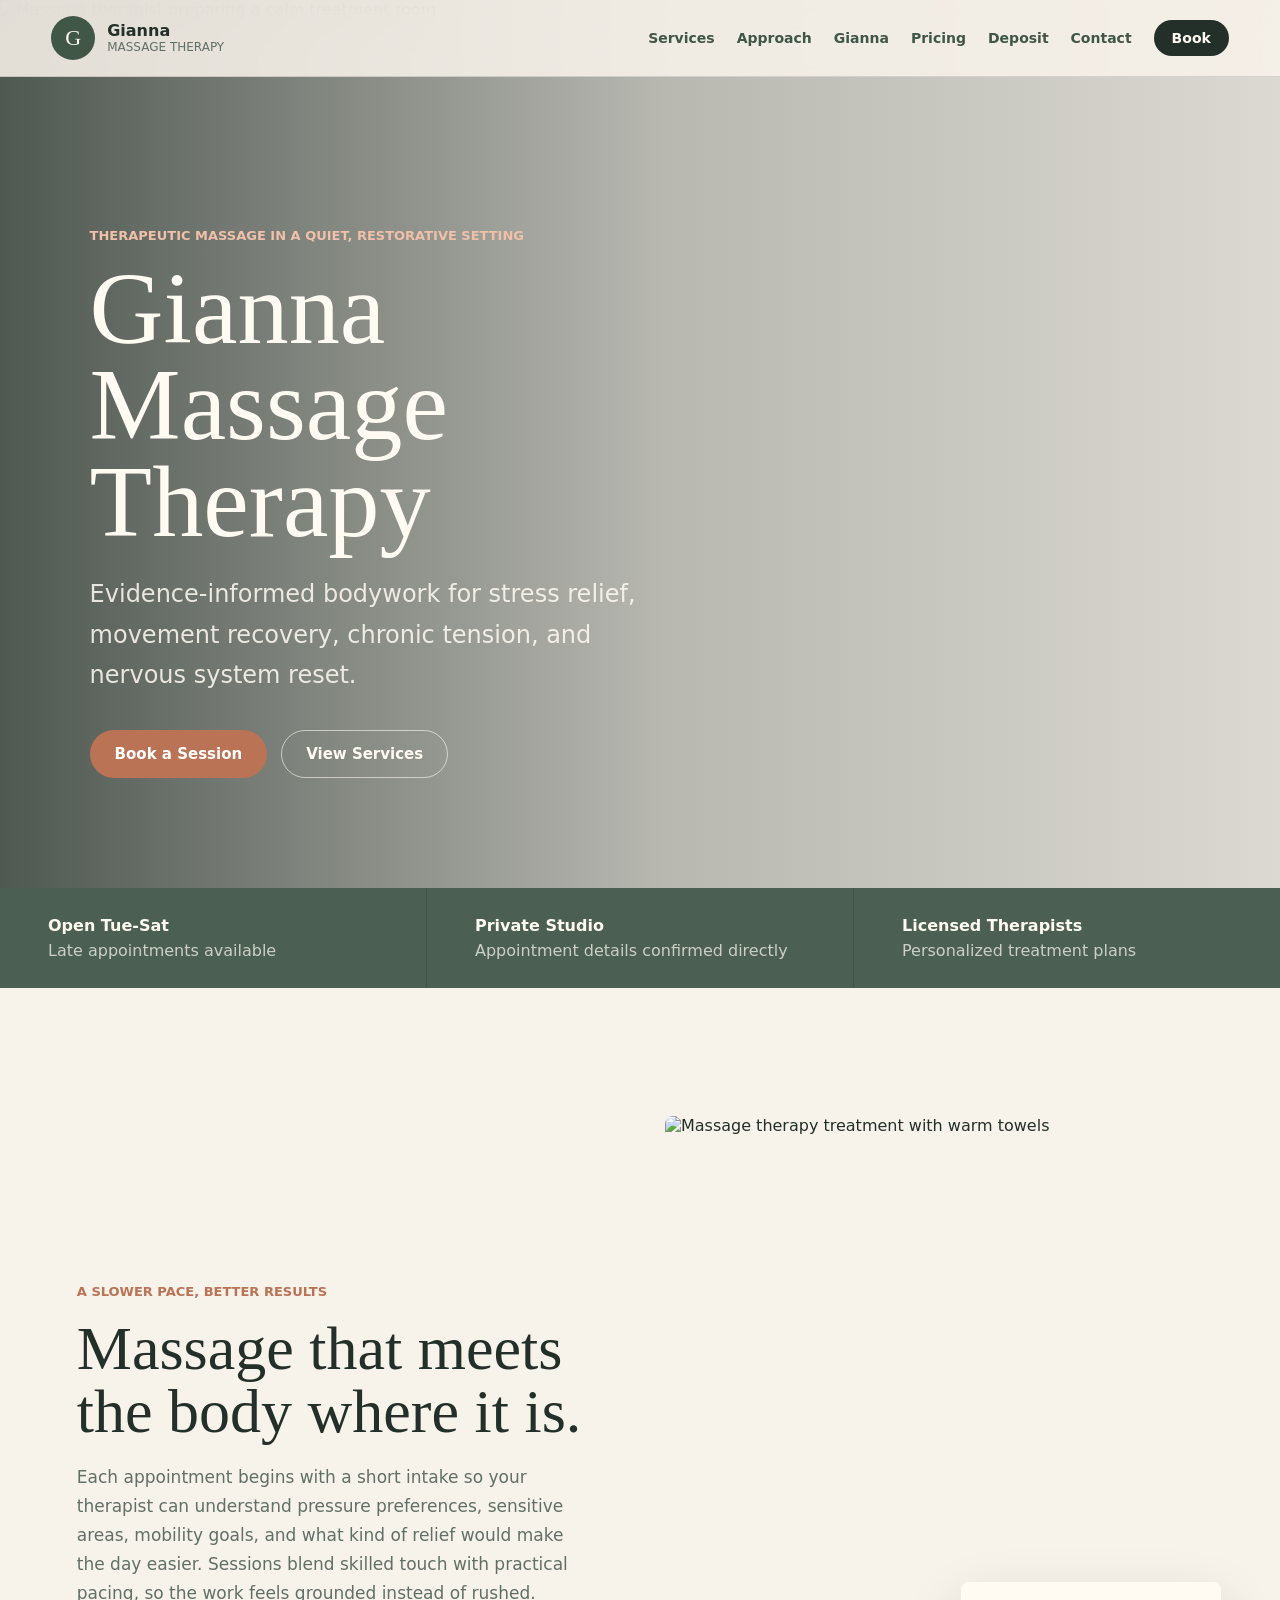
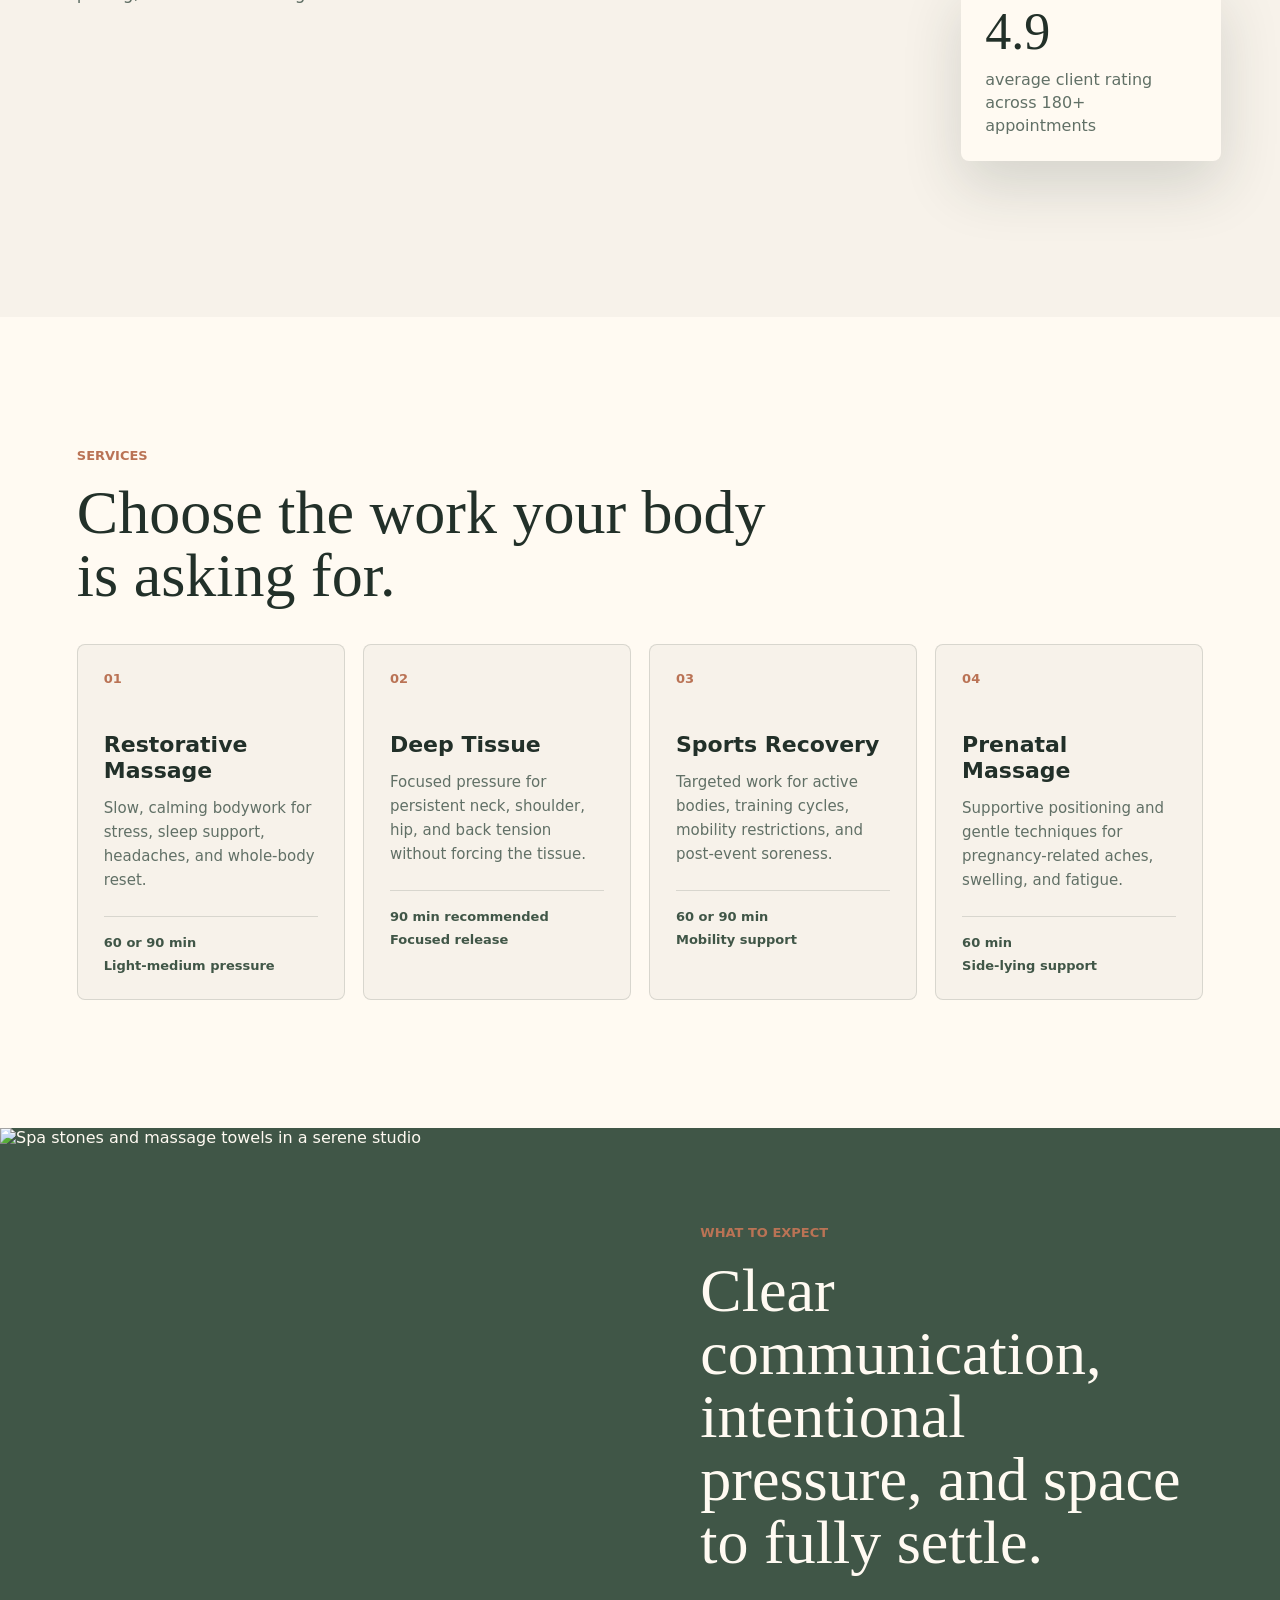
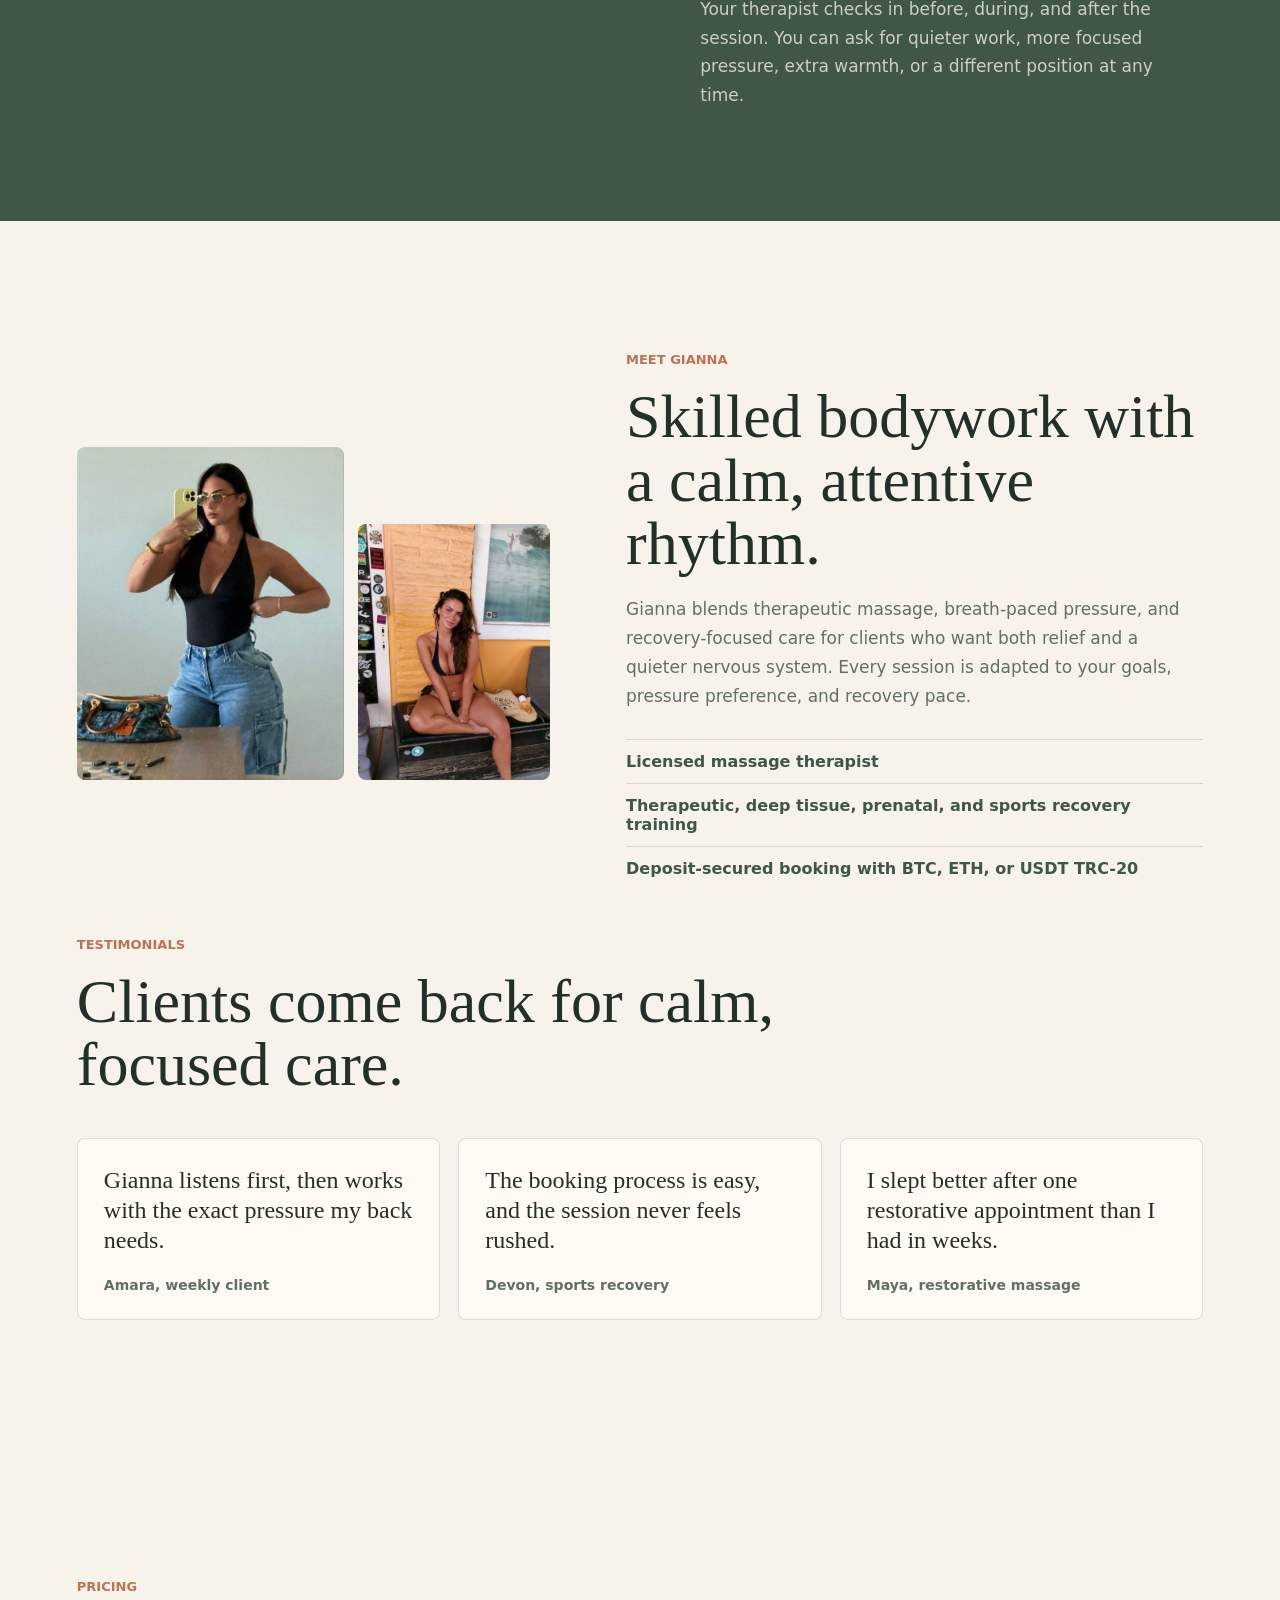
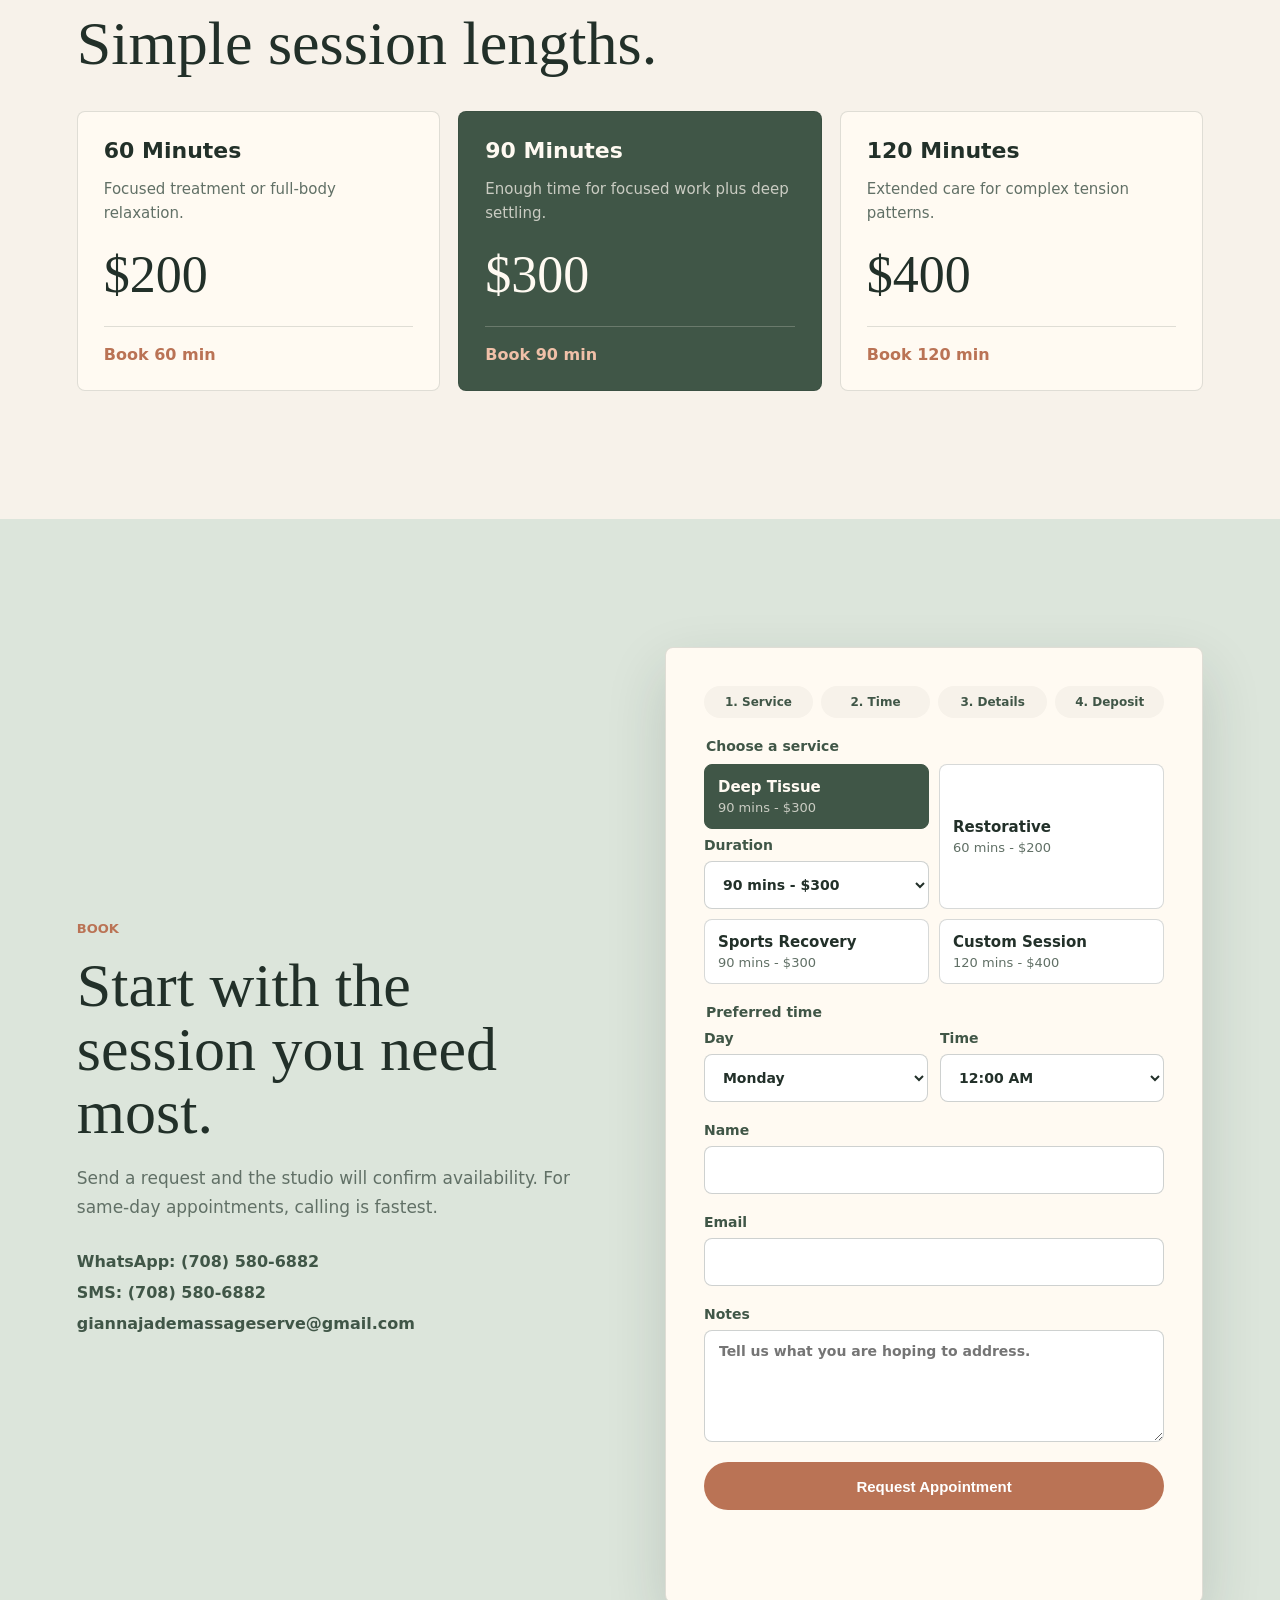
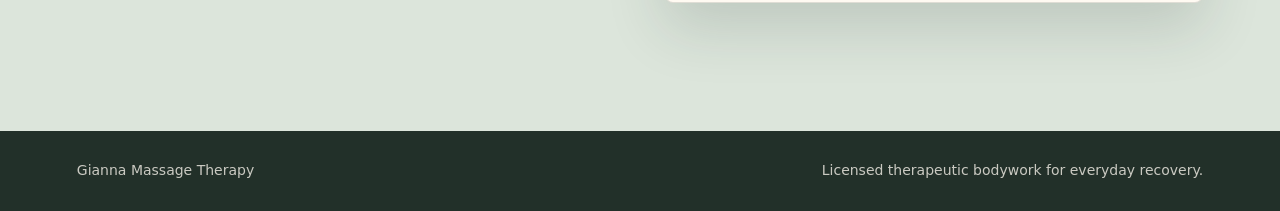
==== commit 4233429d: "Move deposit payment to separate page" ====
--- a/index.html
+++ b/index.html
@@ -29,7 +29,7 @@
         <a href="#approach">Approach</a>
         <a href="#profile">Gianna</a>
         <a href="#pricing">Pricing</a>
-        <a href="#crypto-deposit">Crypto Deposit</a>
+        <a href="deposit.html">Deposit</a>
         <a href="#contact">Contact</a>
         <a class="nav-cta" href="#book">Book</a>
       </nav>
@@ -173,6 +173,10 @@
             </ul>
           </div>
         </div>
+        <div class="section-heading testimonial-heading">
+          <p class="eyebrow">Testimonials</p>
+          <h2>Clients come back for calm, focused care.</h2>
+        </div>
         <div class="testimonial-grid" aria-label="Client testimonials">
           <figure>
             <blockquote>Gianna listens first, then works with the exact pressure my back needs.</blockquote>
@@ -213,58 +217,6 @@
             <strong>$400</strong>
             <a href="#book">Book 120 min</a>
           </article>
-        </div>
-      </section>
-
-      <section class="section crypto-section" id="crypto-deposit">
-        <div class="crypto-copy">
-          <p class="eyebrow">Crypto deposit</p>
-          <h2>Reserve your appointment with a crypto deposit.</h2>
-          <p>
-            Clients can place a minimum $100 deposit in BTC, ETH, or USDT. Final appointment balances are settled at the studio
-            after your therapist confirms the session time.
-          </p>
-        </div>
-        <div class="crypto-panel">
-          <div class="deposit-summary">
-            <span>Minimum deposit due today</span>
-            <strong>$100</strong>
-          </div>
-          <div class="coin-grid" aria-label="Accepted cryptocurrency options">
-            <button class="coin-option is-selected" type="button" data-coin="BTC">
-              <span>BTC</span>
-              <small>Bitcoin</small>
-            </button>
-            <button class="coin-option" type="button" data-coin="ETH">
-              <span>ETH</span>
-              <small>Ethereum</small>
-            </button>
-            <button class="coin-option" type="button" data-coin="USDT">
-              <span>USDT</span>
-              <small>Tether TRC-20</small>
-            </button>
-          </div>
-          <div class="crypto-checkout is-visible" data-crypto-checkout>
-            <span>Send deposit to this wallet</span>
-            <strong data-crypto-selection>BTC deposit selected</strong>
-            <div class="qr-wrap">
-              <img
-                data-qr-image
-                src="https://api.qrserver.com/v1/create-qr-code/?size=220x220&margin=12&data=bitcoin%3A3Efo29we8TZXGrGRXtoFcyBCHtoHc2gqFQ"
-                alt="BTC wallet QR code"
-              />
-              <small data-qr-caption>Scan to send BTC deposit</small>
-            </div>
-            <p>
-              Send at least $100 worth of the selected coin to the wallet address below, then include your transaction hash in
-              the appointment notes or confirmation message.
-            </p>
-            <code data-wallet-address>3Efo29we8TZXGrGRXtoFcyBCHtoHc2gqFQ</code>
-            <button class="copy-wallet" type="button" data-copy-wallet>Copy Wallet Address</button>
-          </div>
-          <p class="wallet-note" data-network-warning>
-            Send only the selected coin on the shown network. USDT deposits must be sent on TRC-20.
-          </p>
         </div>
       </section>
 
@@ -384,12 +336,12 @@
           <input type="hidden" name="session" value="Deep Tissue - 90 mins - $300" data-selected-service />
           <input type="hidden" name="time" value="Monday at 12:00 AM" data-selected-time />
           <button class="button primary" type="submit">Request Appointment</button>
-          <a class="button crypto-form-link" href="#crypto-deposit">Pay Crypto Deposit</a>
           <p class="form-status" role="status" data-form-status></p>
           <div class="booking-confirmation" data-booking-confirmation>
             <strong>Appointment request created</strong>
             <span data-confirmation-detail></span>
             <small>Reservation is pending until the $100 crypto deposit is received.</small>
+            <a class="button crypto-form-link deposit-cta" href="deposit.html">Pay Deposit</a>
           </div>
         </form>
       </section>
--- a/styles.css
+++ b/styles.css
@@ -471,6 +471,10 @@
   margin-top: 42px;
 }
 
+.testimonial-heading {
+  margin-top: 56px;
+}
+
 .testimonial-grid figure {
   background: var(--surface);
   border: 1px solid var(--line);
@@ -546,8 +550,28 @@
   max-width: 700px;
 }
 
+.crypto-copy h1 {
+  font-family: Georgia, serif;
+  font-size: clamp(42px, 6vw, 72px);
+  font-weight: 500;
+  letter-spacing: 0;
+  line-height: 0.95;
+  margin: 0;
+}
+
 .crypto-copy p:not(.eyebrow) {
   color: rgba(255, 250, 242, 0.74);
+}
+
+.payment-note {
+  border-left: 3px solid #f0c0a8;
+  font-weight: 850;
+  padding-left: 14px;
+}
+
+.deposit-page {
+  min-height: calc(100vh - 84px);
+  padding-top: 128px;
 }
 
 .crypto-panel {
@@ -916,6 +940,11 @@
 .booking-confirmation small {
   color: var(--muted);
   line-height: 1.5;
+}
+
+.deposit-cta {
+  justify-self: start;
+  margin-top: 8px;
 }
 
 .crypto-form-link {
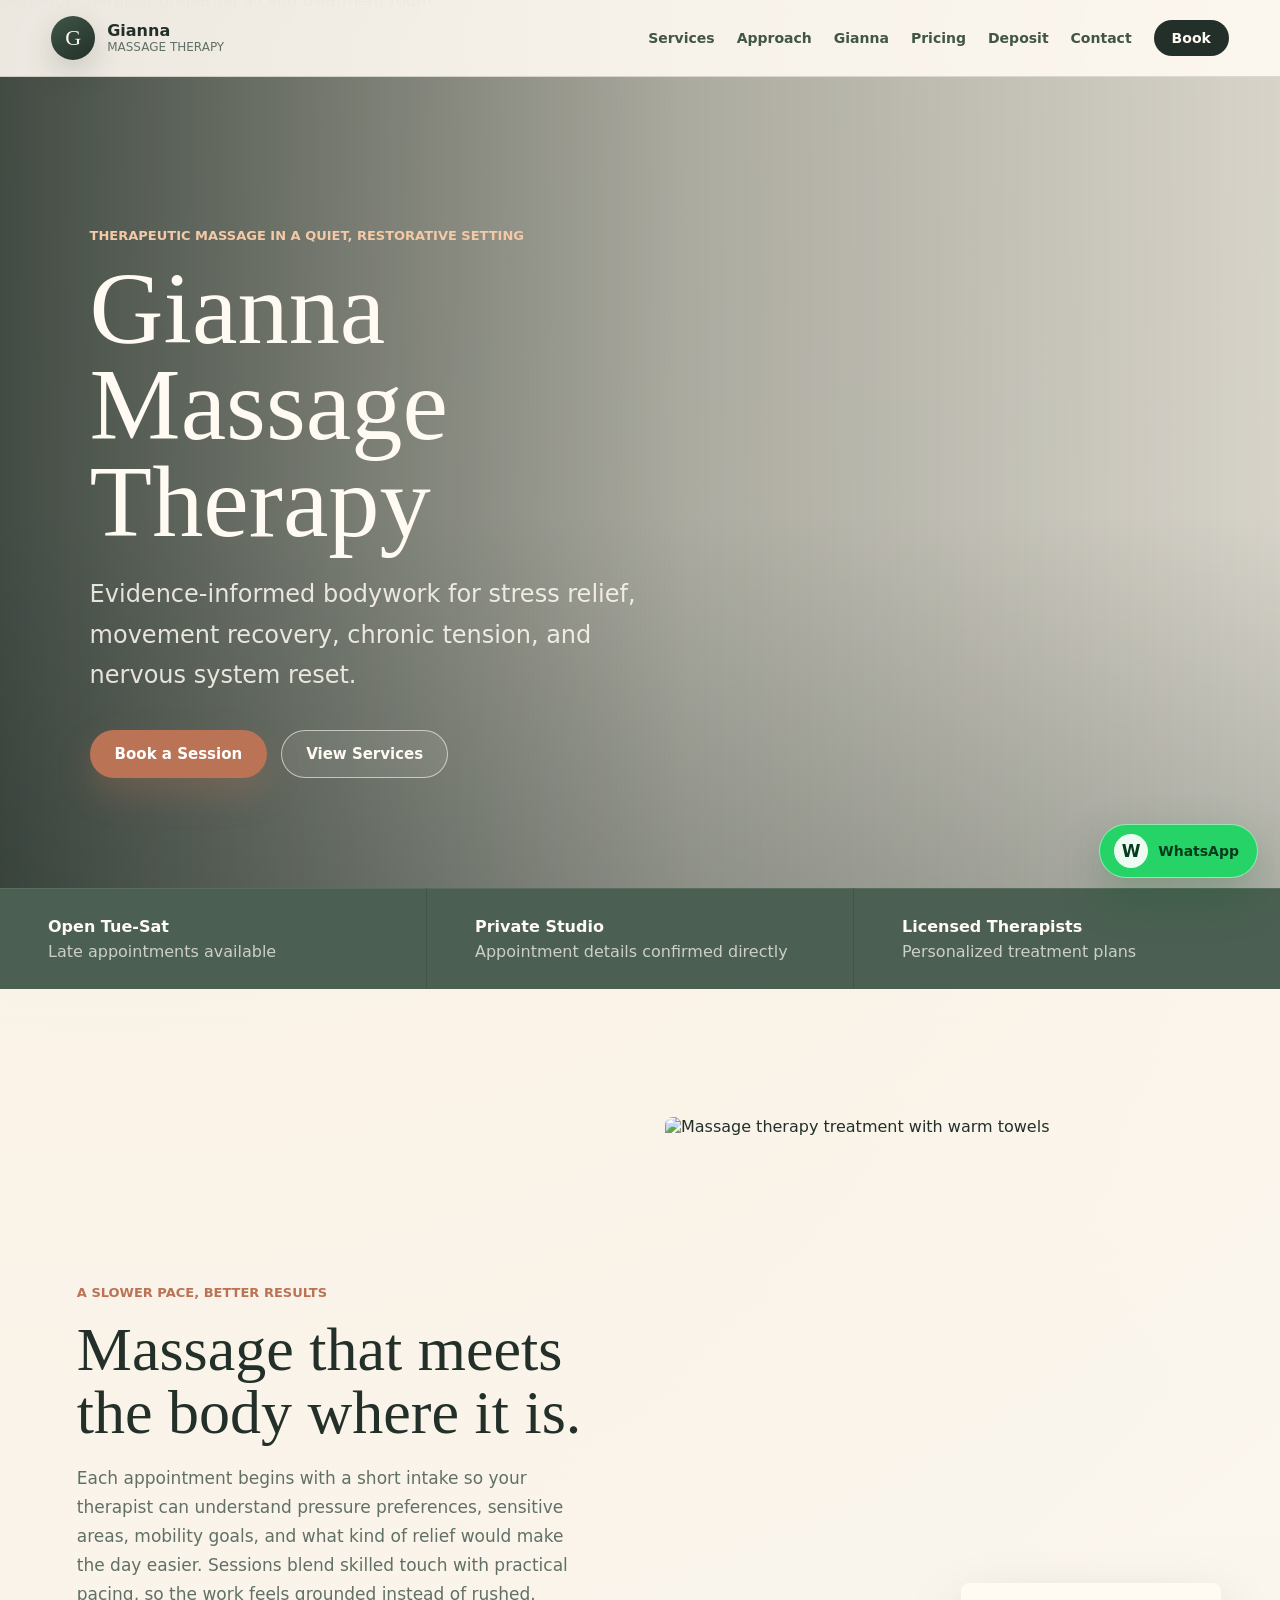
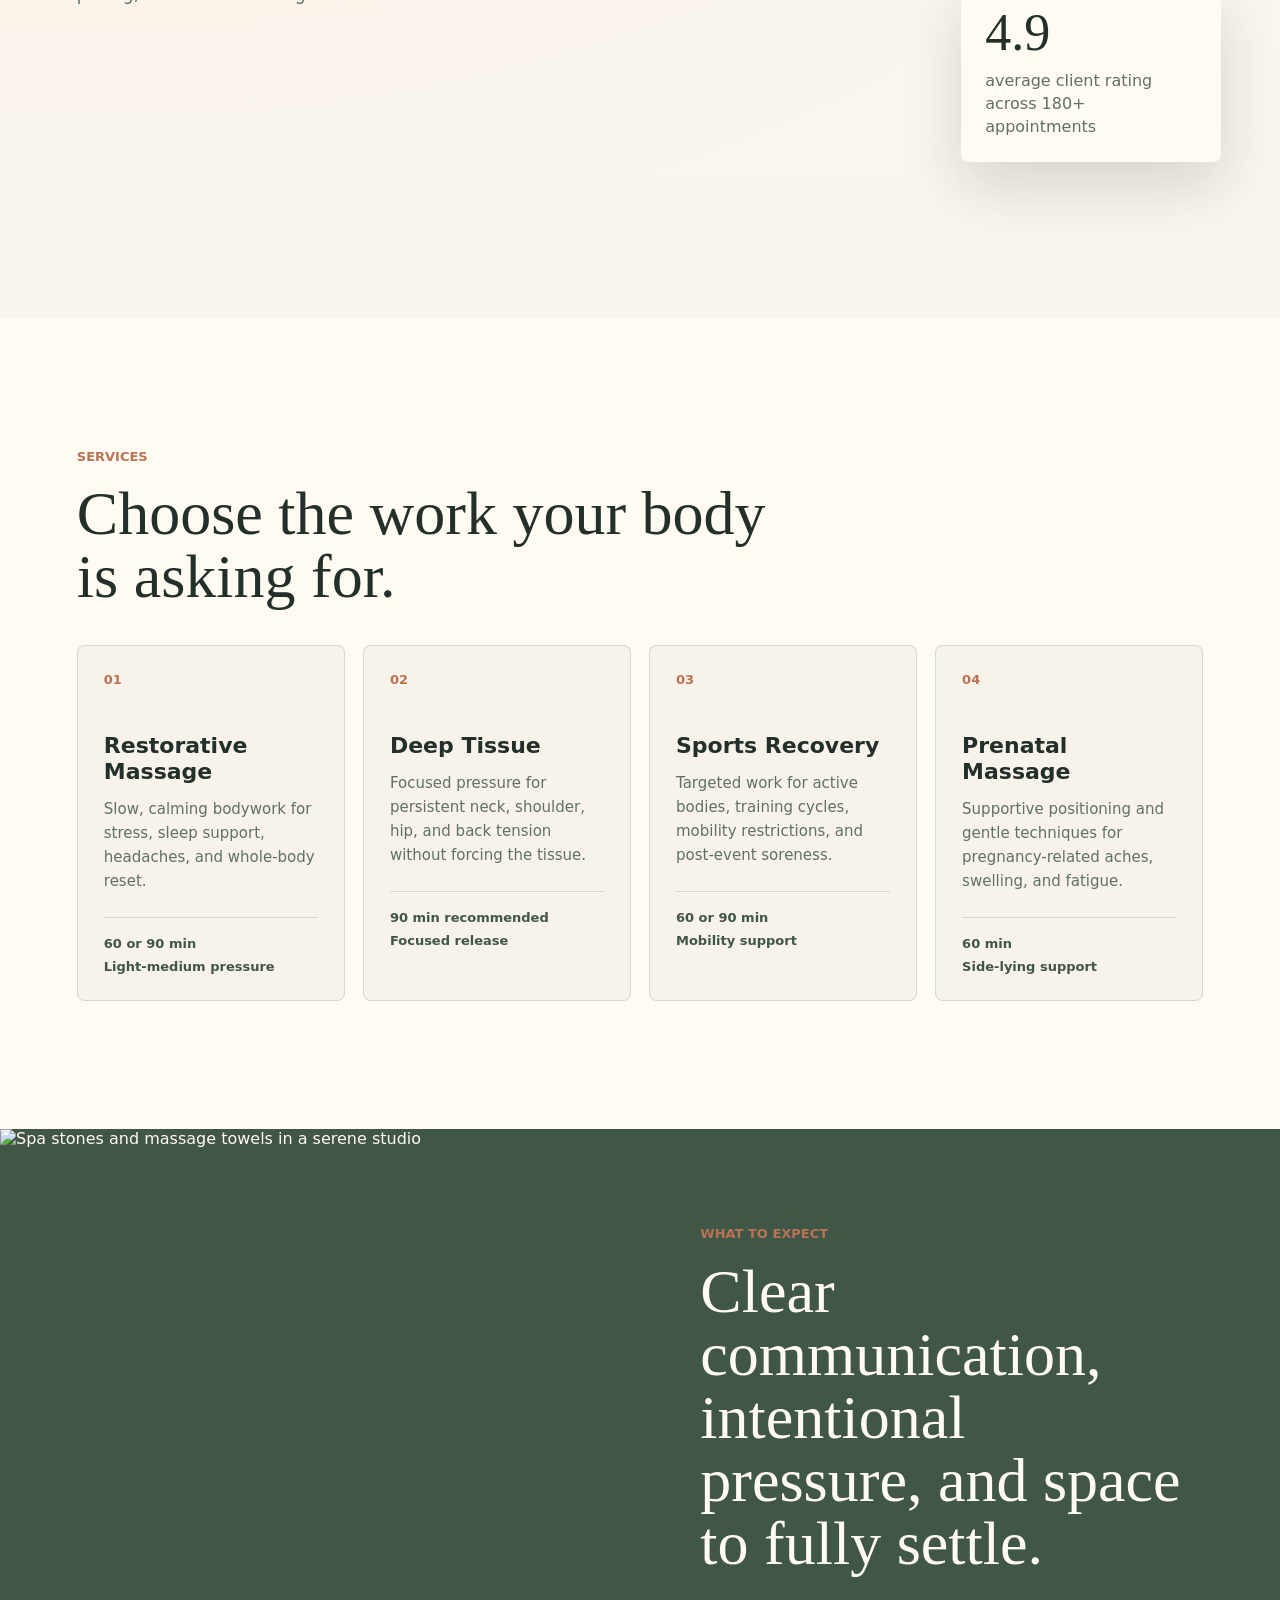
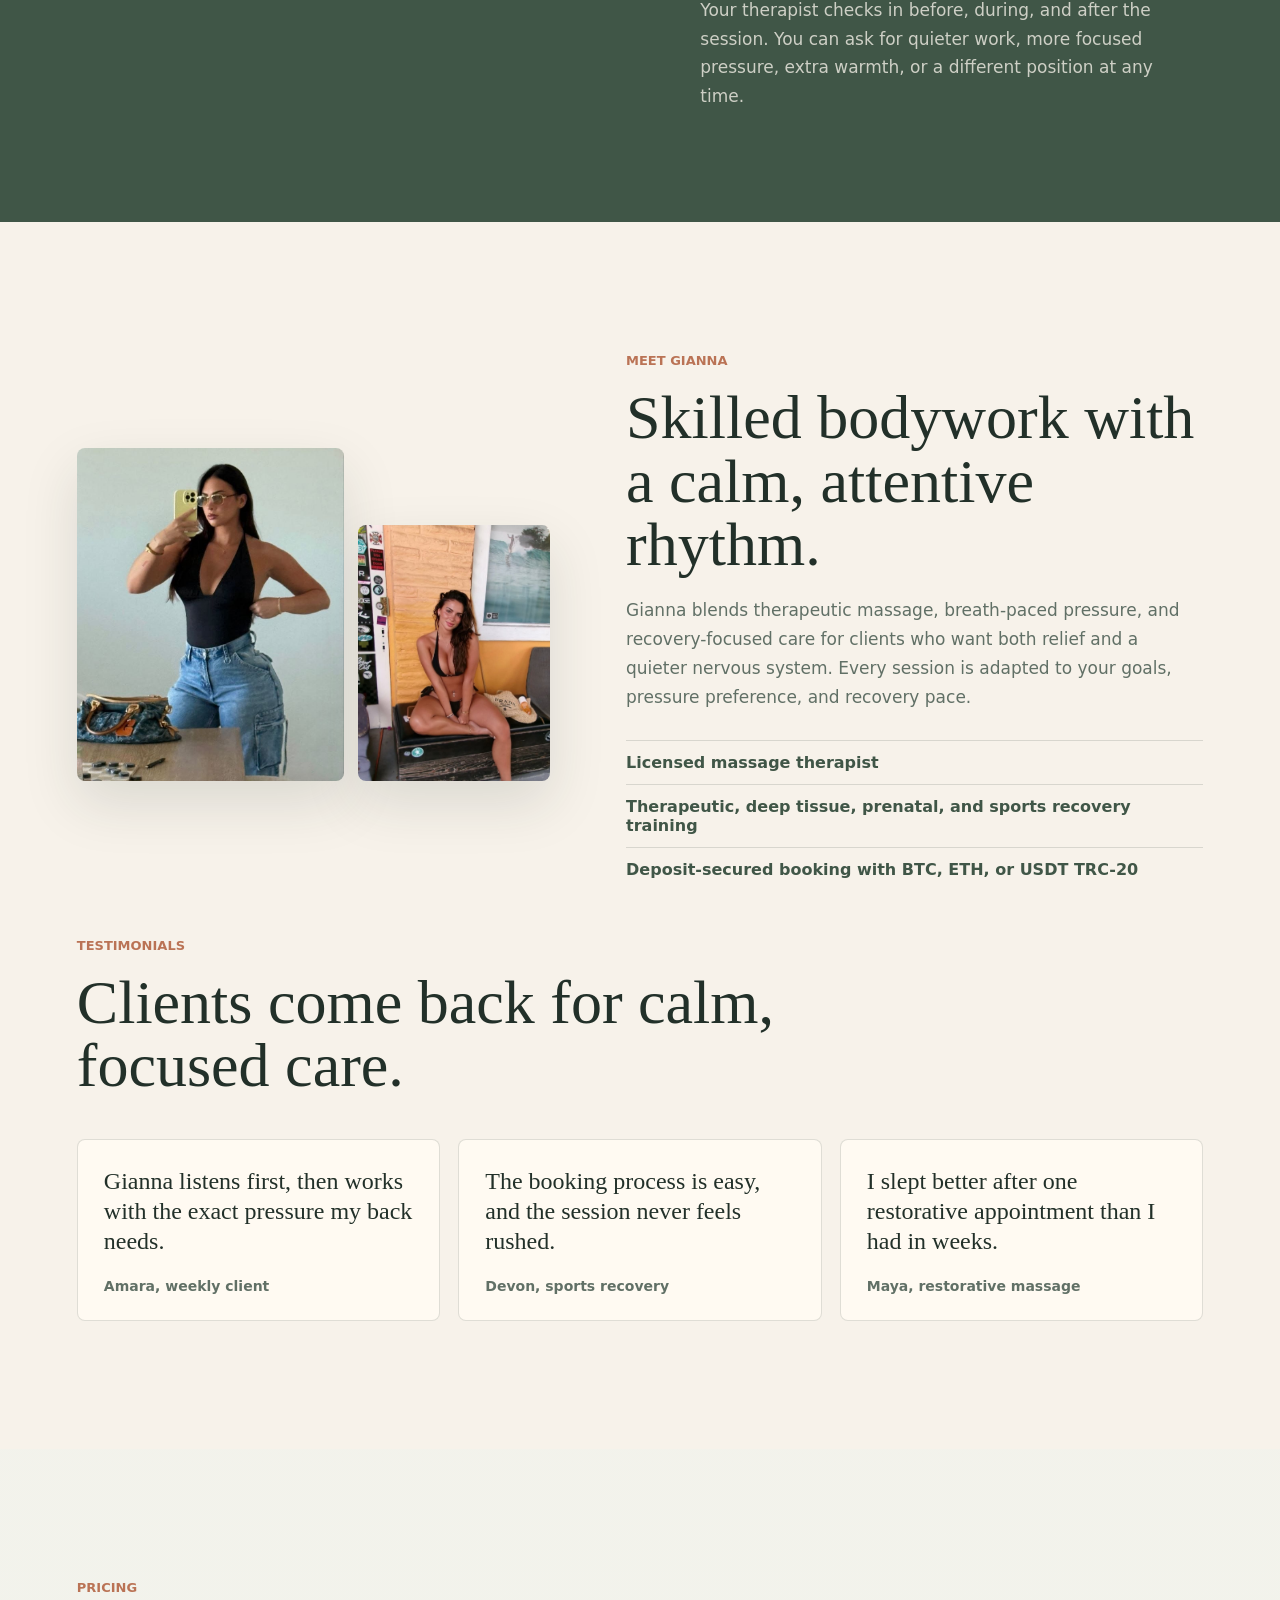
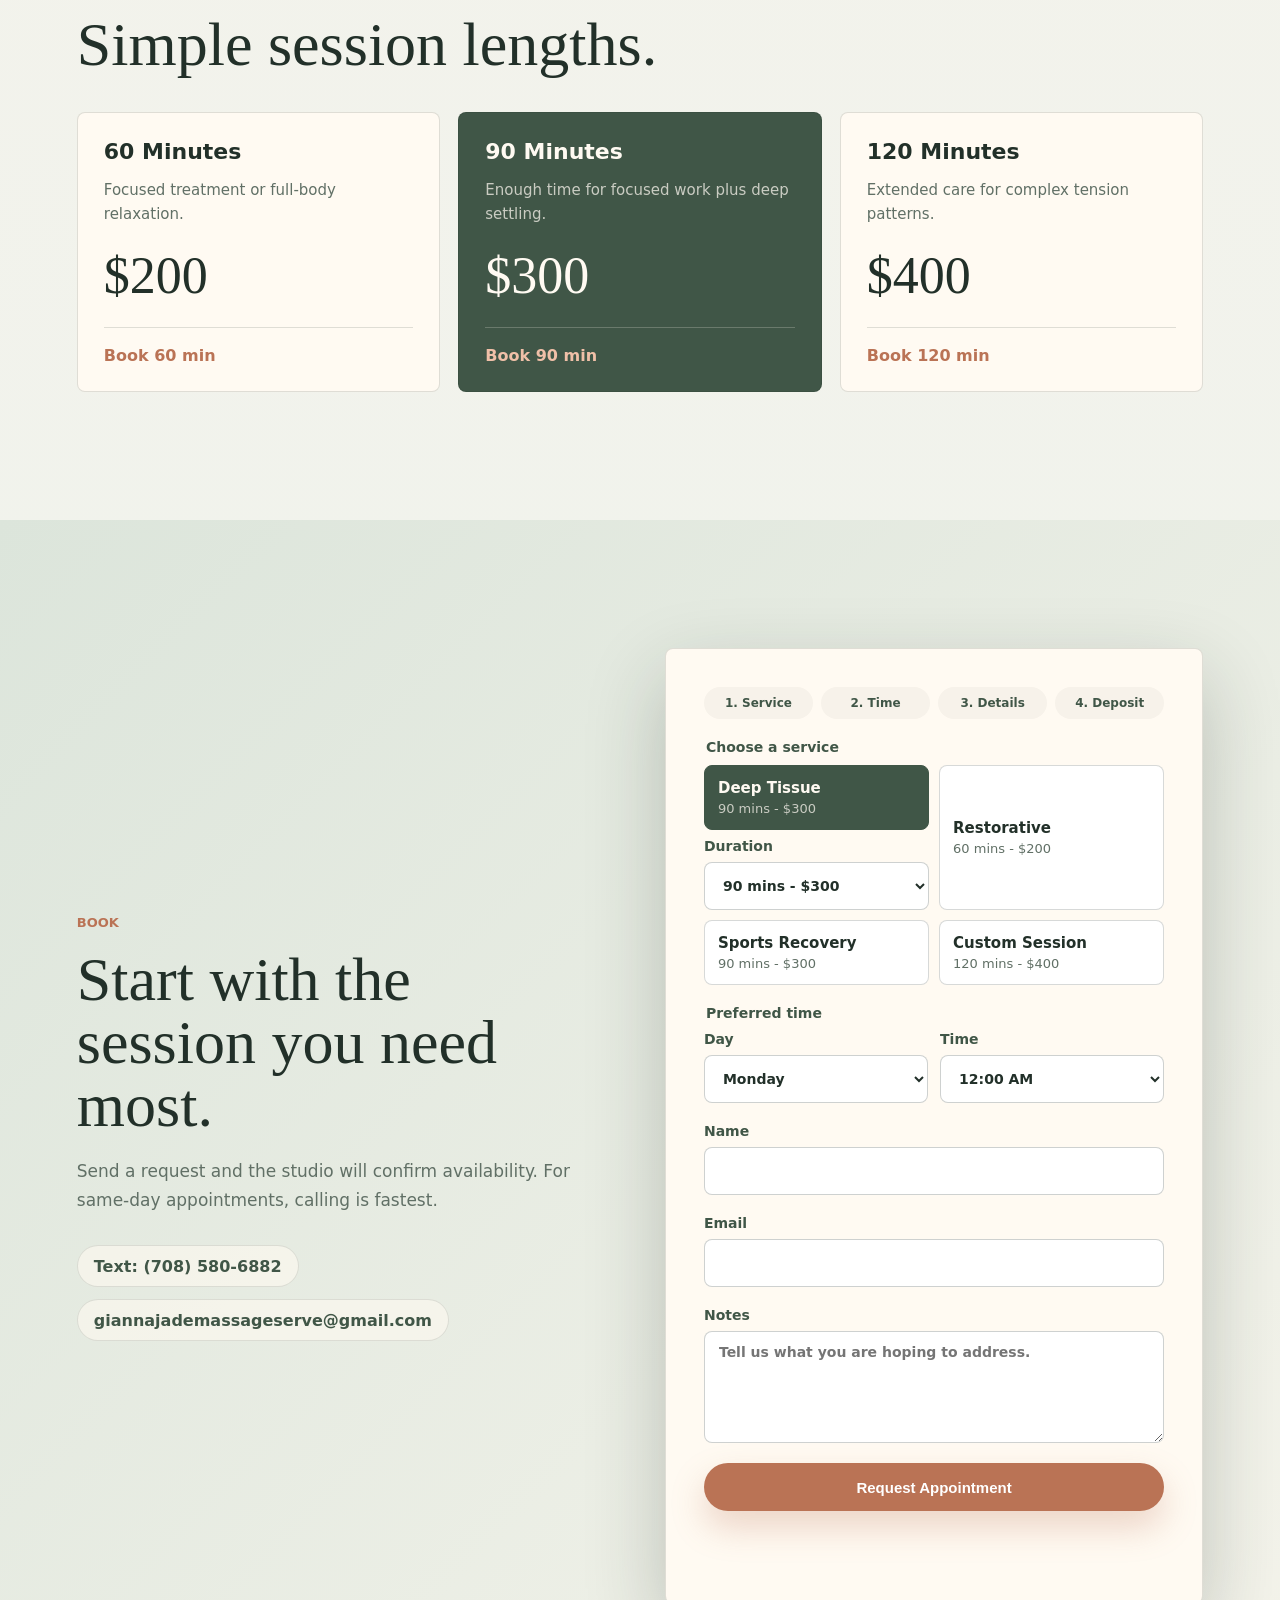
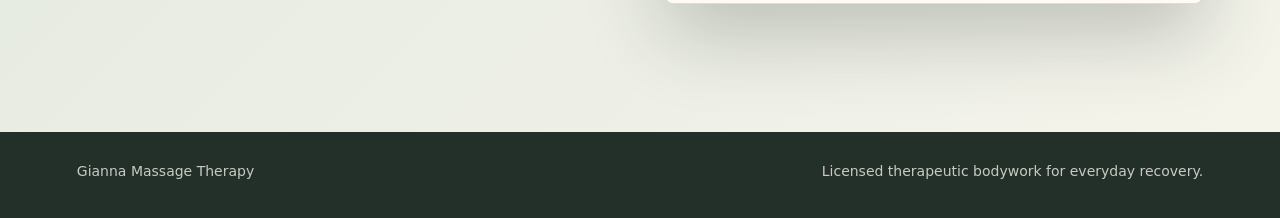
==== commit 09295a79: "Polish site and add floating WhatsApp" ====
--- a/index.html
+++ b/index.html
@@ -228,12 +228,15 @@
             Send a request and the studio will confirm availability. For same-day appointments, calling is fastest.
           </p>
           <div class="contact-strip" id="contact">
-            <a href="https://wa.me/17085806882">WhatsApp: (708) 580-6882</a>
-            <a href="sms:+17085806882">SMS: (708) 580-6882</a>
+            <a href="sms:+17085806882">Text: (708) 580-6882</a>
             <a href="mailto:giannajademassageserve@gmail.com">giannajademassageserve@gmail.com</a>
           </div>
         </div>
-        <form class="booking-form guided-booking" data-booking-form>
+        <form
+          class="booking-form guided-booking"
+          action="#book"
+          data-booking-form
+        >
           <div class="booking-progress" aria-label="Booking steps">
             <span>1. Service</span>
             <span>2. Time</span>
@@ -335,13 +338,14 @@
           </label>
           <input type="hidden" name="session" value="Deep Tissue - 90 mins - $300" data-selected-service />
           <input type="hidden" name="time" value="Monday at 12:00 AM" data-selected-time />
+          <input type="hidden" name="minimum_deposit" value="$150" data-selected-deposit />
           <button class="button primary" type="submit">Request Appointment</button>
           <p class="form-status" role="status" data-form-status></p>
           <div class="booking-confirmation" data-booking-confirmation>
             <strong>Appointment request created</strong>
             <span data-confirmation-detail></span>
-            <small>Reservation is pending until the $100 crypto deposit is received.</small>
-            <a class="button crypto-form-link deposit-cta" href="deposit.html">Pay Deposit</a>
+            <small data-deposit-notice>Reservation is pending until the $150 deposit is received.</small>
+            <a class="button crypto-form-link deposit-cta" href="deposit.html?deposit=150" data-deposit-link>Pay Deposit</a>
           </div>
         </form>
       </section>
@@ -352,6 +356,10 @@
       <p>Licensed therapeutic bodywork for everyday recovery.</p>
     </footer>
 
+    <a class="whatsapp-float" href="https://wa.me/17085806882" aria-label="Chat with Gianna on WhatsApp">
+      <span>WhatsApp</span>
+    </a>
+
     <script src="script.js"></script>
   </body>
 </html>
--- a/styles.css
+++ b/styles.css
@@ -6,9 +6,11 @@
   --sage: #6d826f;
   --sage-dark: #405647;
   --clay: #ba7355;
+  --gold: #d7a35d;
   --mist: #dce5db;
   --line: rgba(34, 48, 41, 0.14);
   --shadow: 0 24px 60px rgba(34, 48, 41, 0.16);
+  --shadow-strong: 0 30px 80px rgba(28, 43, 35, 0.24);
   font-family: Inter, ui-sans-serif, system-ui, -apple-system, BlinkMacSystemFont, "Segoe UI", sans-serif;
 }
 
@@ -22,7 +24,9 @@
 
 body {
   margin: 0;
-  background: var(--paper);
+  background:
+    radial-gradient(circle at 8% 0%, rgba(215, 163, 93, 0.13), transparent 28%),
+    linear-gradient(180deg, #fffaf2 0%, var(--paper) 42%, #eef3ed 100%);
   color: var(--ink);
 }
 
@@ -38,7 +42,7 @@
 
 .site-header {
   align-items: center;
-  background: rgba(247, 242, 234, 0.88);
+  background: rgba(255, 250, 242, 0.9);
   backdrop-filter: blur(18px);
   border-bottom: 1px solid var(--line);
   display: flex;
@@ -60,8 +64,9 @@
 
 .brand-mark {
   align-items: center;
-  background: var(--sage-dark);
+  background: linear-gradient(145deg, var(--sage-dark), var(--ink));
   border-radius: 50%;
+  box-shadow: 0 12px 30px rgba(34, 48, 41, 0.18);
   color: var(--surface);
   display: inline-flex;
   font-family: Georgia, serif;
@@ -94,6 +99,11 @@
 .site-nav a {
   color: var(--sage-dark);
   font-weight: 650;
+  transition: color 0.2s ease;
+}
+
+.site-nav a:hover {
+  color: var(--clay);
 }
 
 .nav-cta {
@@ -101,6 +111,12 @@
   border-radius: 999px;
   color: var(--surface) !important;
   padding: 10px 18px;
+  transition: background 0.2s ease, transform 0.2s ease;
+}
+
+.nav-cta:hover {
+  background: var(--clay);
+  transform: translateY(-1px);
 }
 
 .nav-toggle {
@@ -136,10 +152,13 @@
 
 .hero-image {
   object-fit: cover;
+  transform: scale(1.02);
 }
 
 .hero-overlay {
-  background: linear-gradient(90deg, rgba(20, 34, 28, 0.74), rgba(20, 34, 28, 0.28) 52%, rgba(20, 34, 28, 0.12));
+  background:
+    linear-gradient(90deg, rgba(20, 34, 28, 0.8), rgba(20, 34, 28, 0.34) 54%, rgba(20, 34, 28, 0.16)),
+    linear-gradient(0deg, rgba(20, 34, 28, 0.2), transparent 42%);
 }
 
 .hero-content {
@@ -160,7 +179,7 @@
 }
 
 .hero .eyebrow {
-  color: #f0c0a8;
+  color: #f3c9a6;
 }
 
 h1,
@@ -223,16 +242,29 @@
   justify-content: center;
   min-height: 48px;
   padding: 13px 24px;
+  transition: background 0.2s ease, border-color 0.2s ease, box-shadow 0.2s ease, transform 0.2s ease;
 }
 
 .button.primary {
   background: var(--clay);
   color: white;
+  box-shadow: 0 16px 34px rgba(186, 115, 85, 0.28);
+}
+
+.button.primary:hover {
+  background: #a8654a;
+  transform: translateY(-1px);
 }
 
 .button.secondary {
+  background: rgba(255, 250, 242, 0.08);
   border-color: rgba(255, 250, 242, 0.6);
   color: var(--surface);
+}
+
+.button.secondary:hover {
+  background: rgba(255, 250, 242, 0.18);
+  border-color: rgba(255, 250, 242, 0.88);
 }
 
 .quick-info {
@@ -245,6 +277,7 @@
 
 .quick-info div {
   background: rgba(255, 250, 242, 0.06);
+  border-top: 1px solid rgba(255, 250, 242, 0.08);
   padding: 28px clamp(20px, 4vw, 48px);
 }
 
@@ -333,6 +366,14 @@
   border: 1px solid var(--line);
   border-radius: 8px;
   padding: 26px;
+  transition: border-color 0.2s ease, box-shadow 0.2s ease, transform 0.2s ease;
+}
+
+.service-card:hover,
+.price-card:hover {
+  border-color: rgba(186, 115, 85, 0.34);
+  box-shadow: 0 18px 45px rgba(34, 48, 41, 0.1);
+  transform: translateY(-2px);
 }
 
 .service-icon {
@@ -413,6 +454,7 @@
 .profile-photo-placeholder {
   aspect-ratio: 4 / 5;
   border-radius: 8px;
+  box-shadow: 0 22px 55px rgba(34, 48, 41, 0.13);
   object-fit: cover;
   width: 100%;
 }
@@ -569,9 +611,51 @@
   padding-left: 14px;
 }
 
+.deposit-rules {
+  color: rgba(255, 250, 242, 0.82);
+  display: grid;
+  gap: 8px;
+  list-style: none;
+  margin: 0;
+  padding: 0;
+}
+
+.deposit-rules li {
+  border-top: 1px solid rgba(255, 250, 242, 0.18);
+  padding-top: 8px;
+}
+
 .deposit-page {
   min-height: calc(100vh - 84px);
   padding-top: 128px;
+}
+
+.response-page {
+  align-items: center;
+  background: var(--paper);
+  display: grid;
+  min-height: calc(100vh - 84px);
+  padding-top: 128px;
+}
+
+.response-page > div {
+  max-width: 760px;
+}
+
+.response-page h1 {
+  font-family: Georgia, serif;
+  font-size: clamp(44px, 7vw, 76px);
+  font-weight: 500;
+  letter-spacing: 0;
+  line-height: 0.95;
+  margin: 0 0 22px;
+}
+
+.response-page p:not(.eyebrow) {
+  color: var(--muted);
+  font-size: 18px;
+  line-height: 1.6;
+  margin-bottom: 26px;
 }
 
 .crypto-panel {
@@ -603,6 +687,24 @@
   font-size: 56px;
   font-weight: 500;
   line-height: 1;
+}
+
+.payment-proof-form {
+  border-top: 1px solid var(--line);
+  display: grid;
+  gap: 14px;
+  padding-top: 20px;
+}
+
+.payment-proof-form h2 {
+  font-size: 24px;
+  margin: 0;
+}
+
+.payment-proof-form p {
+  color: var(--muted);
+  line-height: 1.5;
+  margin: 0;
 }
 
 .coin-grid {
@@ -744,7 +846,9 @@
 }
 
 .book-section {
-  background: var(--mist);
+  background:
+    linear-gradient(135deg, rgba(220, 229, 219, 0.95), rgba(255, 250, 242, 0.7)),
+    var(--mist);
 }
 
 .contact-strip {
@@ -759,11 +863,22 @@
   font-weight: 800;
 }
 
+.contact-strip a {
+  align-items: center;
+  background: rgba(255, 250, 242, 0.58);
+  border: 1px solid rgba(34, 48, 41, 0.12);
+  border-radius: 999px;
+  display: inline-flex;
+  min-height: 42px;
+  padding: 10px 16px;
+  width: fit-content;
+}
+
 .booking-form {
   background: var(--surface);
   border: 1px solid var(--line);
   border-radius: 8px;
-  box-shadow: var(--shadow);
+  box-shadow: var(--shadow-strong);
   display: grid;
   gap: 18px;
   padding: clamp(22px, 4vw, 38px);
@@ -823,7 +938,14 @@
   font: inherit;
   padding: 13px;
   text-align: left;
+  transition: background 0.2s ease, border-color 0.2s ease, transform 0.2s ease;
   width: 100%;
+}
+
+.booking-choice:hover,
+.time-choice:hover {
+  border-color: rgba(186, 115, 85, 0.34);
+  transform: translateY(-1px);
 }
 
 .booking-choice strong,
@@ -898,7 +1020,20 @@
   font: inherit;
   min-height: 48px;
   padding: 12px 14px;
+  transition: border-color 0.2s ease, box-shadow 0.2s ease;
   width: 100%;
+}
+
+input:focus,
+select:focus,
+textarea:focus {
+  border-color: rgba(186, 115, 85, 0.7);
+  box-shadow: 0 0 0 4px rgba(186, 115, 85, 0.12);
+  outline: 0;
+}
+
+.hidden-field {
+  display: none;
 }
 
 textarea {
@@ -952,6 +1087,46 @@
   color: var(--surface);
 }
 
+.crypto-form-link:hover {
+  background: var(--ink);
+}
+
+.whatsapp-float {
+  align-items: center;
+  background: #25d366;
+  border: 1px solid rgba(255, 255, 255, 0.5);
+  border-radius: 999px;
+  bottom: 22px;
+  box-shadow: 0 18px 45px rgba(10, 90, 43, 0.26);
+  color: #073b1c;
+  display: inline-flex;
+  font-size: 14px;
+  font-weight: 900;
+  gap: 10px;
+  min-height: 54px;
+  padding: 0 18px 0 14px;
+  position: fixed;
+  right: 22px;
+  z-index: 30;
+}
+
+.whatsapp-float::before {
+  align-items: center;
+  background: rgba(255, 255, 255, 0.92);
+  border-radius: 50%;
+  content: "W";
+  display: inline-flex;
+  font-size: 17px;
+  height: 34px;
+  justify-content: center;
+  width: 34px;
+}
+
+.whatsapp-float:hover {
+  box-shadow: 0 22px 55px rgba(10, 90, 43, 0.34);
+  transform: translateY(-2px);
+}
+
 .site-footer {
   align-items: center;
   background: var(--ink);
@@ -959,7 +1134,7 @@
   display: flex;
   justify-content: space-between;
   gap: 20px;
-  padding: 28px clamp(20px, 6vw, 88px);
+  padding: 28px clamp(20px, 6vw, 88px) 34px;
 }
 
 .site-footer p {
@@ -1040,6 +1215,17 @@
     width: 100%;
   }
 
+  .whatsapp-float {
+    bottom: 16px;
+    min-height: 50px;
+    padding: 0 14px 0 10px;
+    right: 16px;
+  }
+
+  .whatsapp-float span {
+    display: none;
+  }
+
   .quick-info,
   .service-grid,
   .pricing-grid,
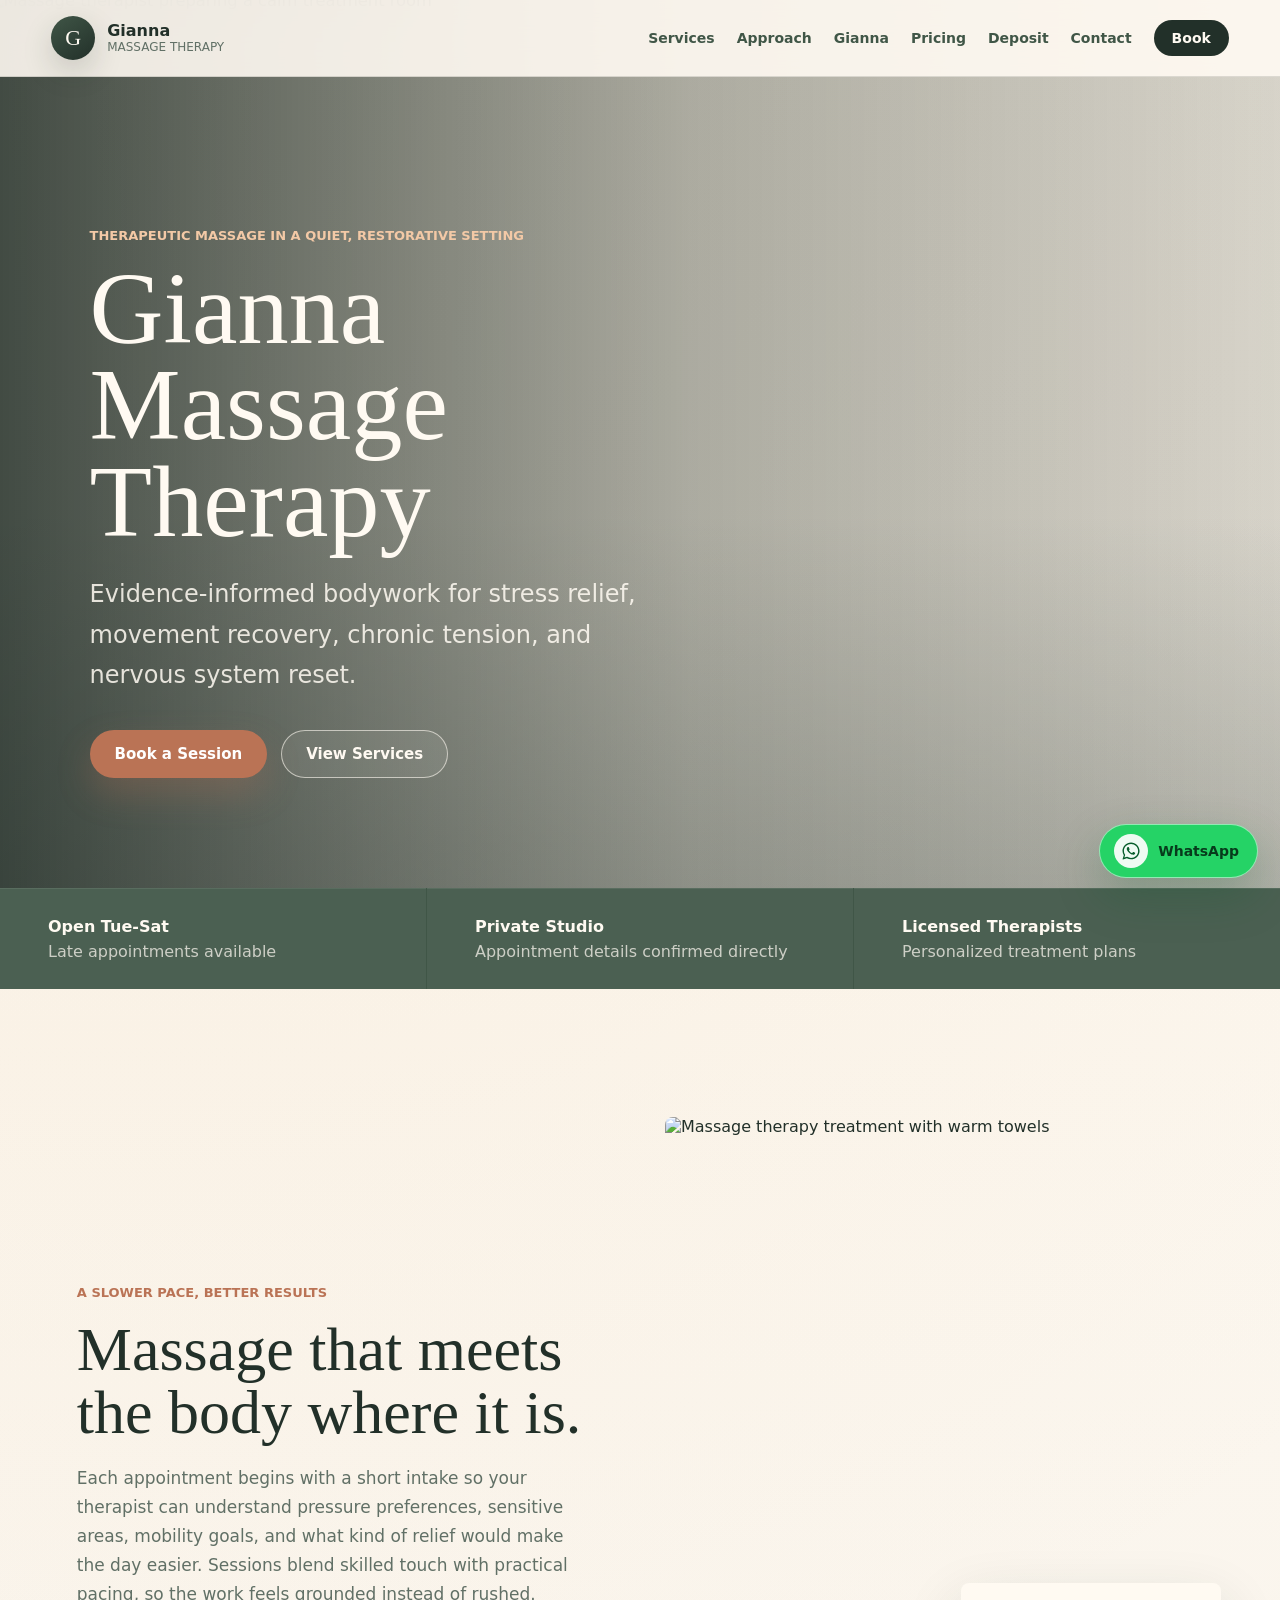
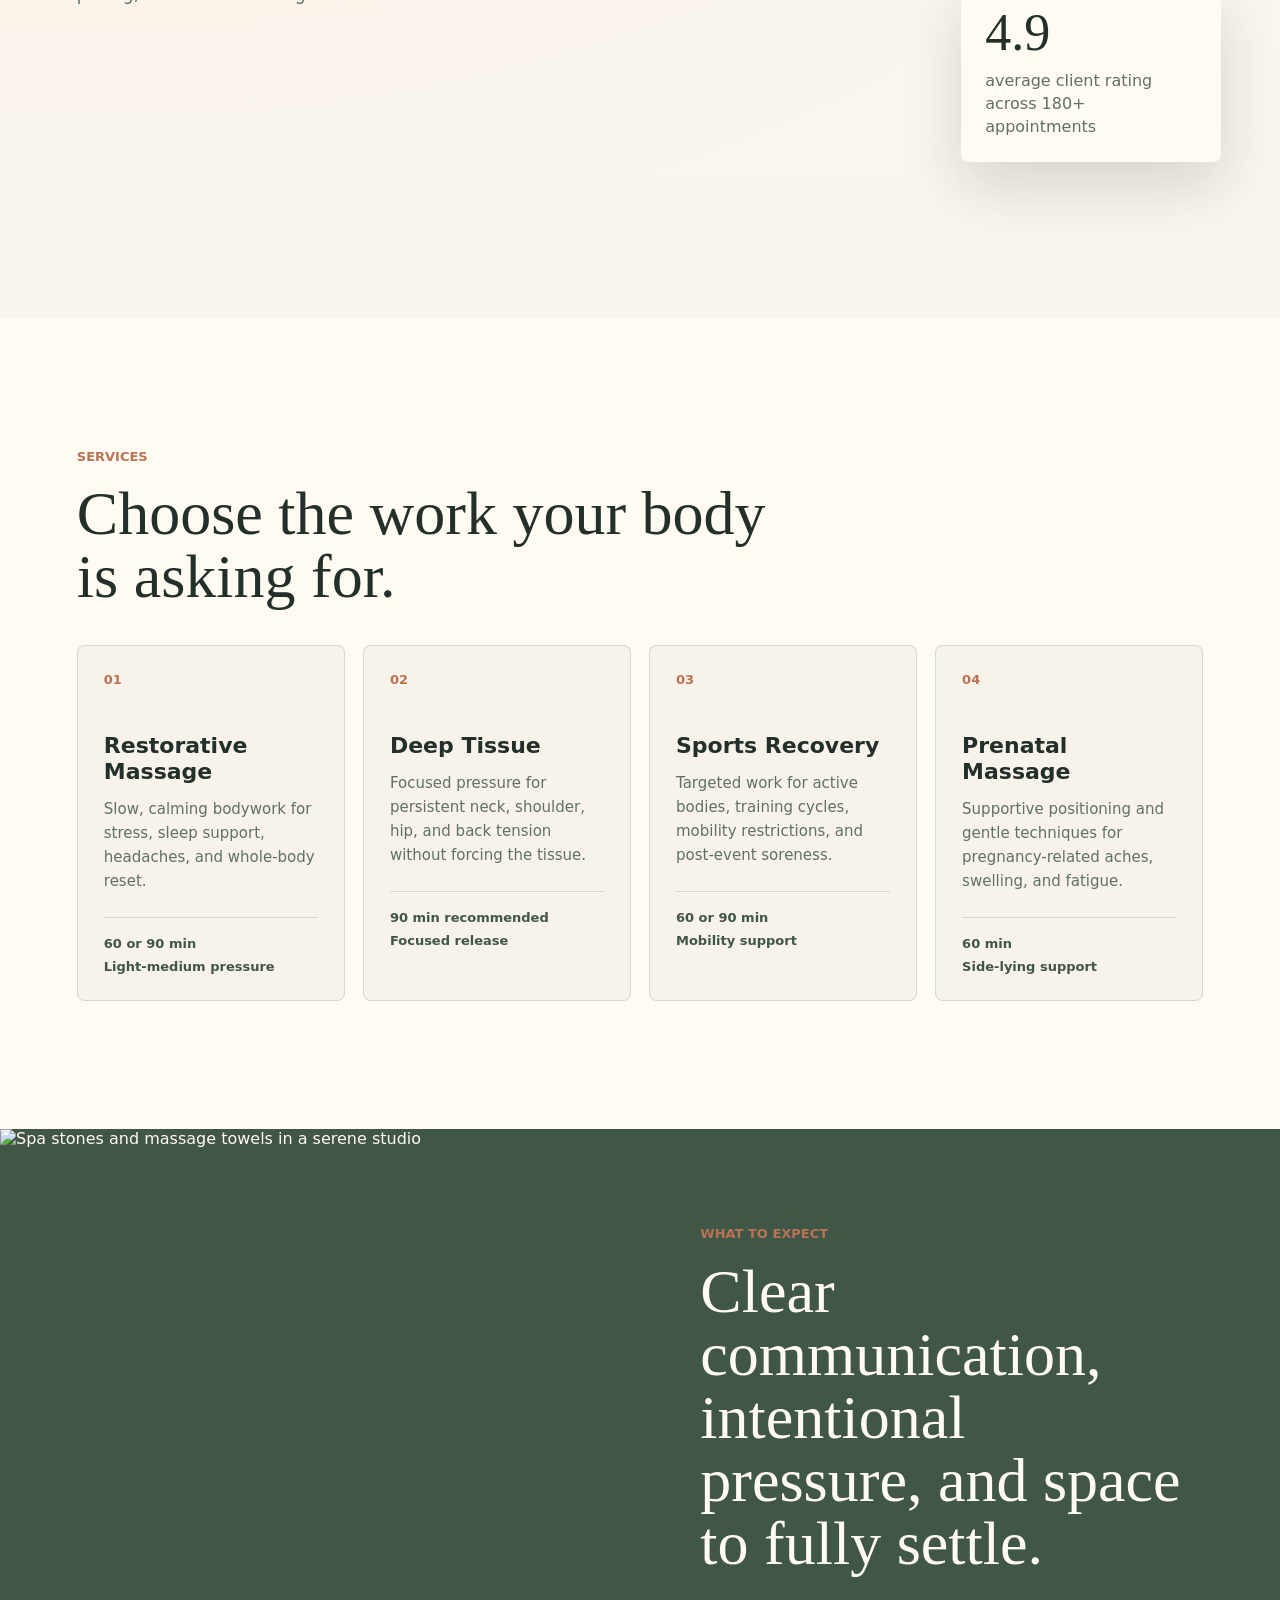
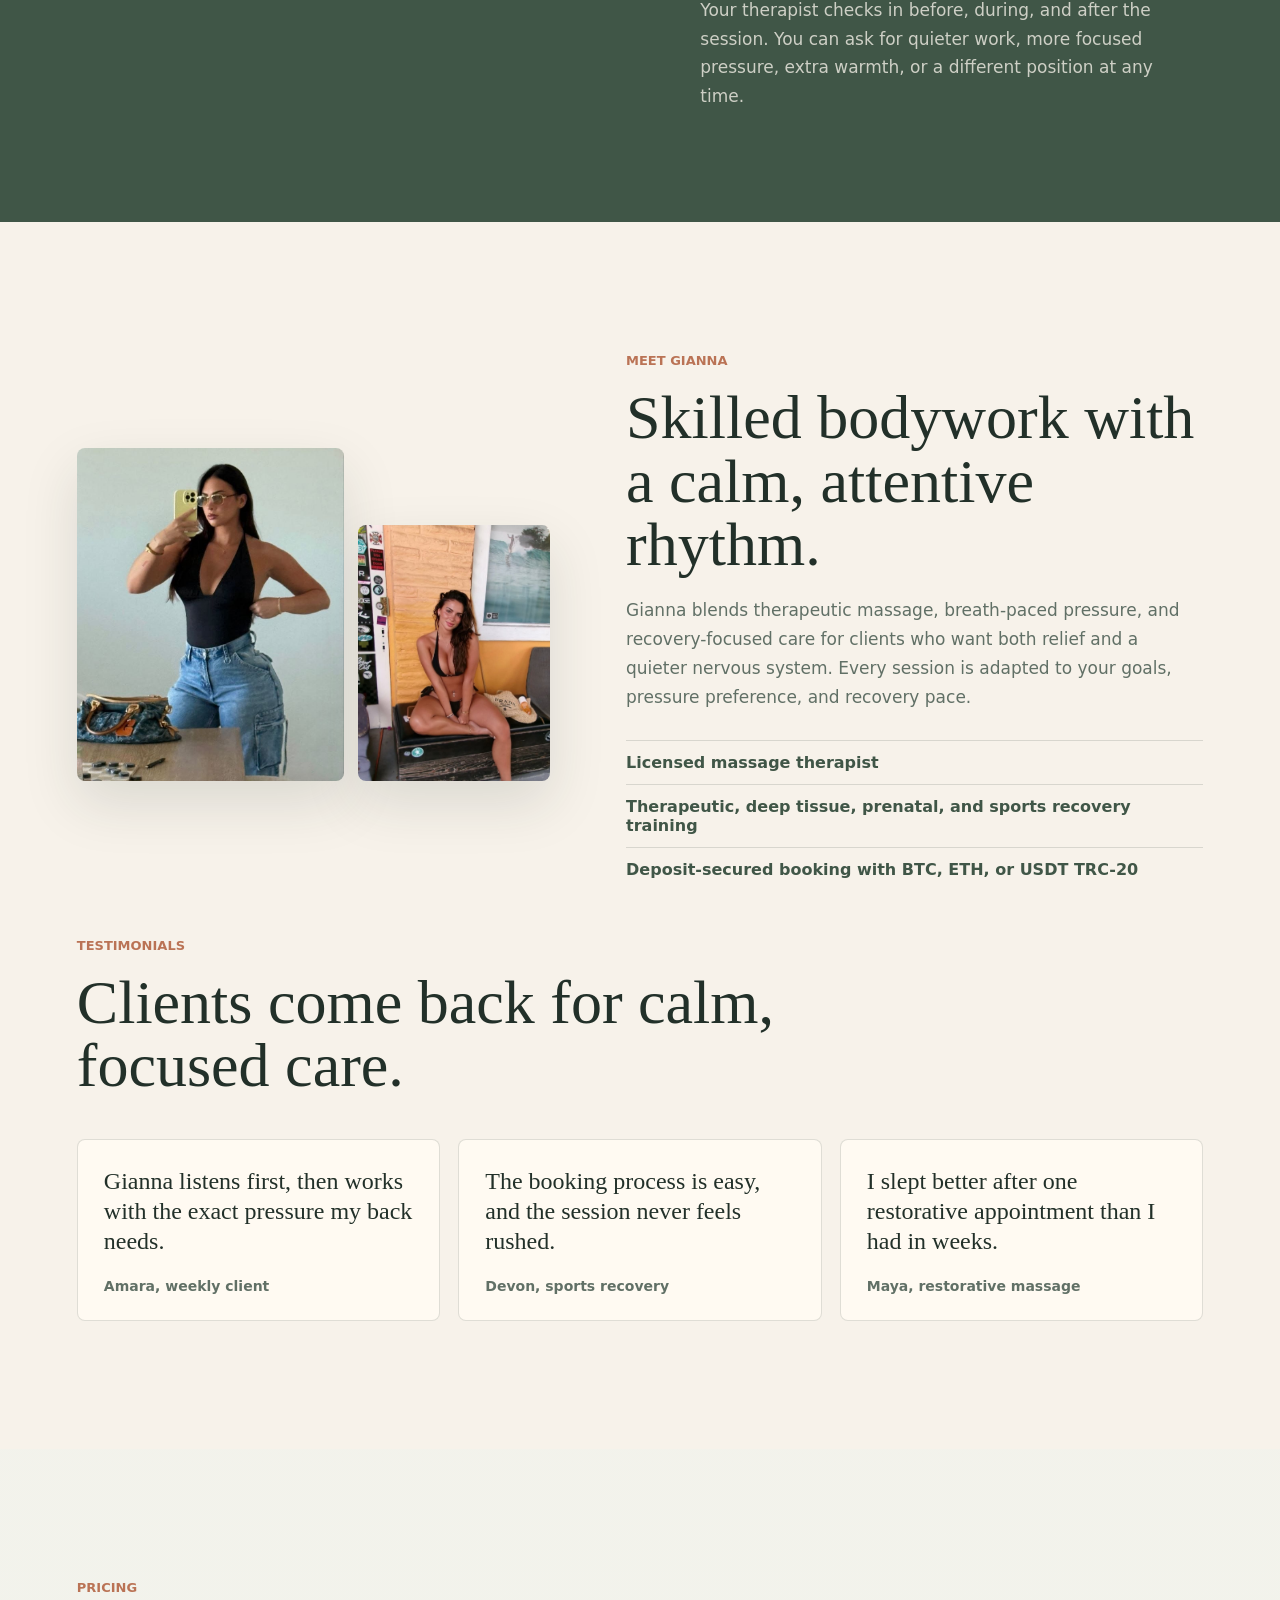
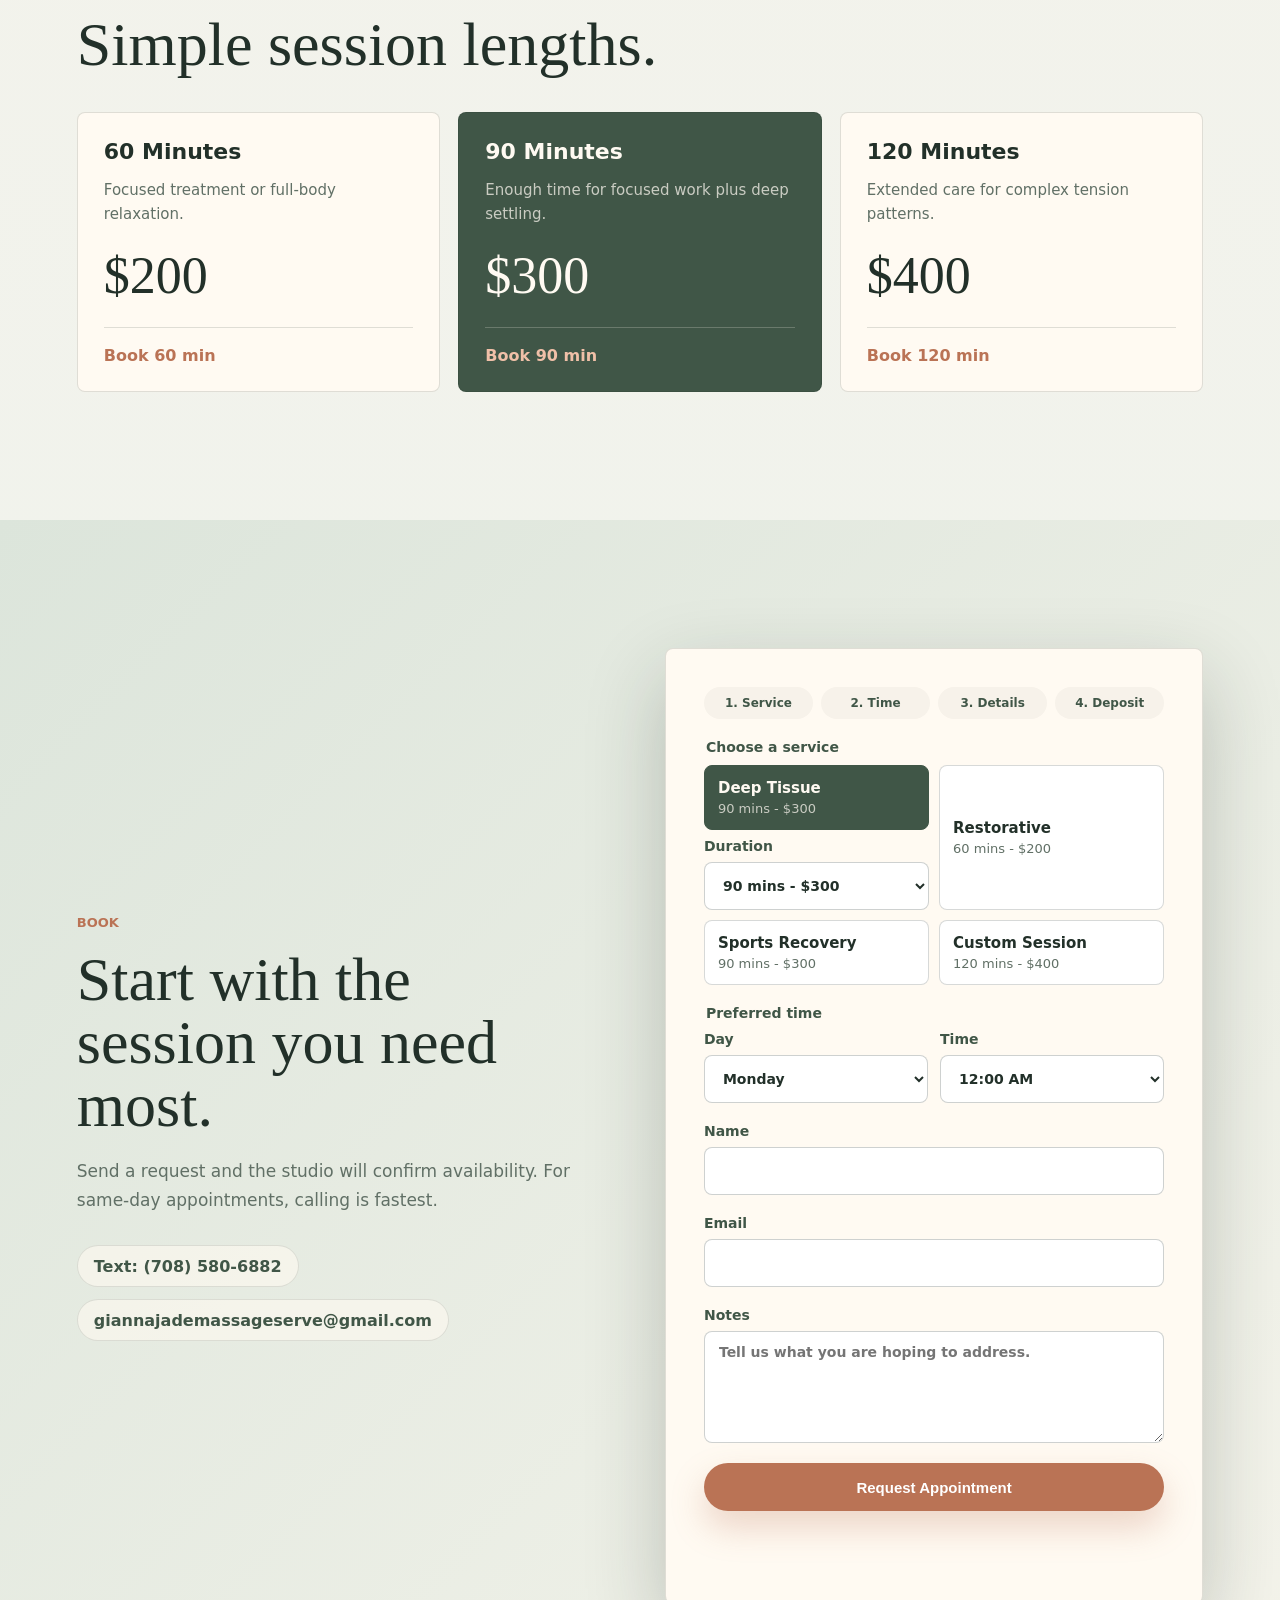
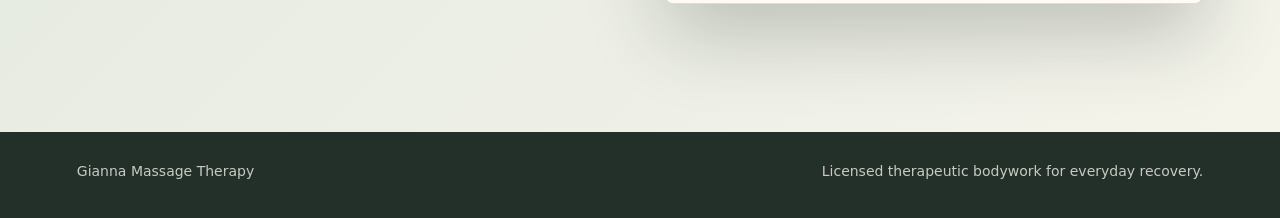
==== commit 67ffb5b1: "Use WhatsApp icon in floating button" ====
--- a/index.html
+++ b/index.html
@@ -357,6 +357,9 @@
     </footer>
 
     <a class="whatsapp-float" href="https://wa.me/17085806882" aria-label="Chat with Gianna on WhatsApp">
+      <svg viewBox="0 0 32 32" aria-hidden="true" focusable="false">
+        <path d="M16.02 4.5c-6.28 0-11.38 5.05-11.38 11.28 0 2.13.6 4.2 1.72 5.98L4.5 27.5l5.92-1.78a11.5 11.5 0 0 0 5.6 1.44c6.28 0 11.38-5.05 11.38-11.28S22.3 4.5 16.02 4.5Zm0 20.7c-1.78 0-3.52-.5-5.02-1.45l-.36-.22-3.52 1.06 1.1-3.4-.24-.38a9.25 9.25 0 0 1-1.42-4.93c0-5.15 4.24-9.34 9.46-9.34s9.46 4.2 9.46 9.34-4.24 9.33-9.46 9.33Zm5.2-6.98c-.28-.14-1.68-.82-1.94-.91-.26-.1-.45-.14-.64.14-.18.27-.73.9-.9 1.08-.16.18-.33.2-.61.07-.28-.14-1.18-.43-2.25-1.38-.83-.74-1.4-1.65-1.56-1.93-.16-.27-.02-.42.12-.56.13-.13.28-.33.42-.5.14-.16.18-.27.28-.46.09-.18.04-.34-.02-.48-.07-.14-.64-1.52-.88-2.08-.23-.54-.47-.47-.64-.48h-.55c-.18 0-.48.07-.73.34-.25.28-.96.93-.96 2.26s.98 2.62 1.12 2.8c.14.18 1.93 2.92 4.68 4.1.65.28 1.16.45 1.56.58.66.2 1.25.17 1.72.1.52-.08 1.68-.68 1.92-1.34.24-.66.24-1.23.17-1.34-.07-.12-.25-.18-.53-.32Z" />
+      </svg>
       <span>WhatsApp</span>
     </a>
 
--- a/styles.css
+++ b/styles.css
@@ -1110,15 +1110,14 @@
   z-index: 30;
 }
 
-.whatsapp-float::before {
+.whatsapp-float svg {
   align-items: center;
   background: rgba(255, 255, 255, 0.92);
   border-radius: 50%;
-  content: "W";
   display: inline-flex;
-  font-size: 17px;
+  fill: #075e2c;
   height: 34px;
-  justify-content: center;
+  padding: 5px;
   width: 34px;
 }
 
